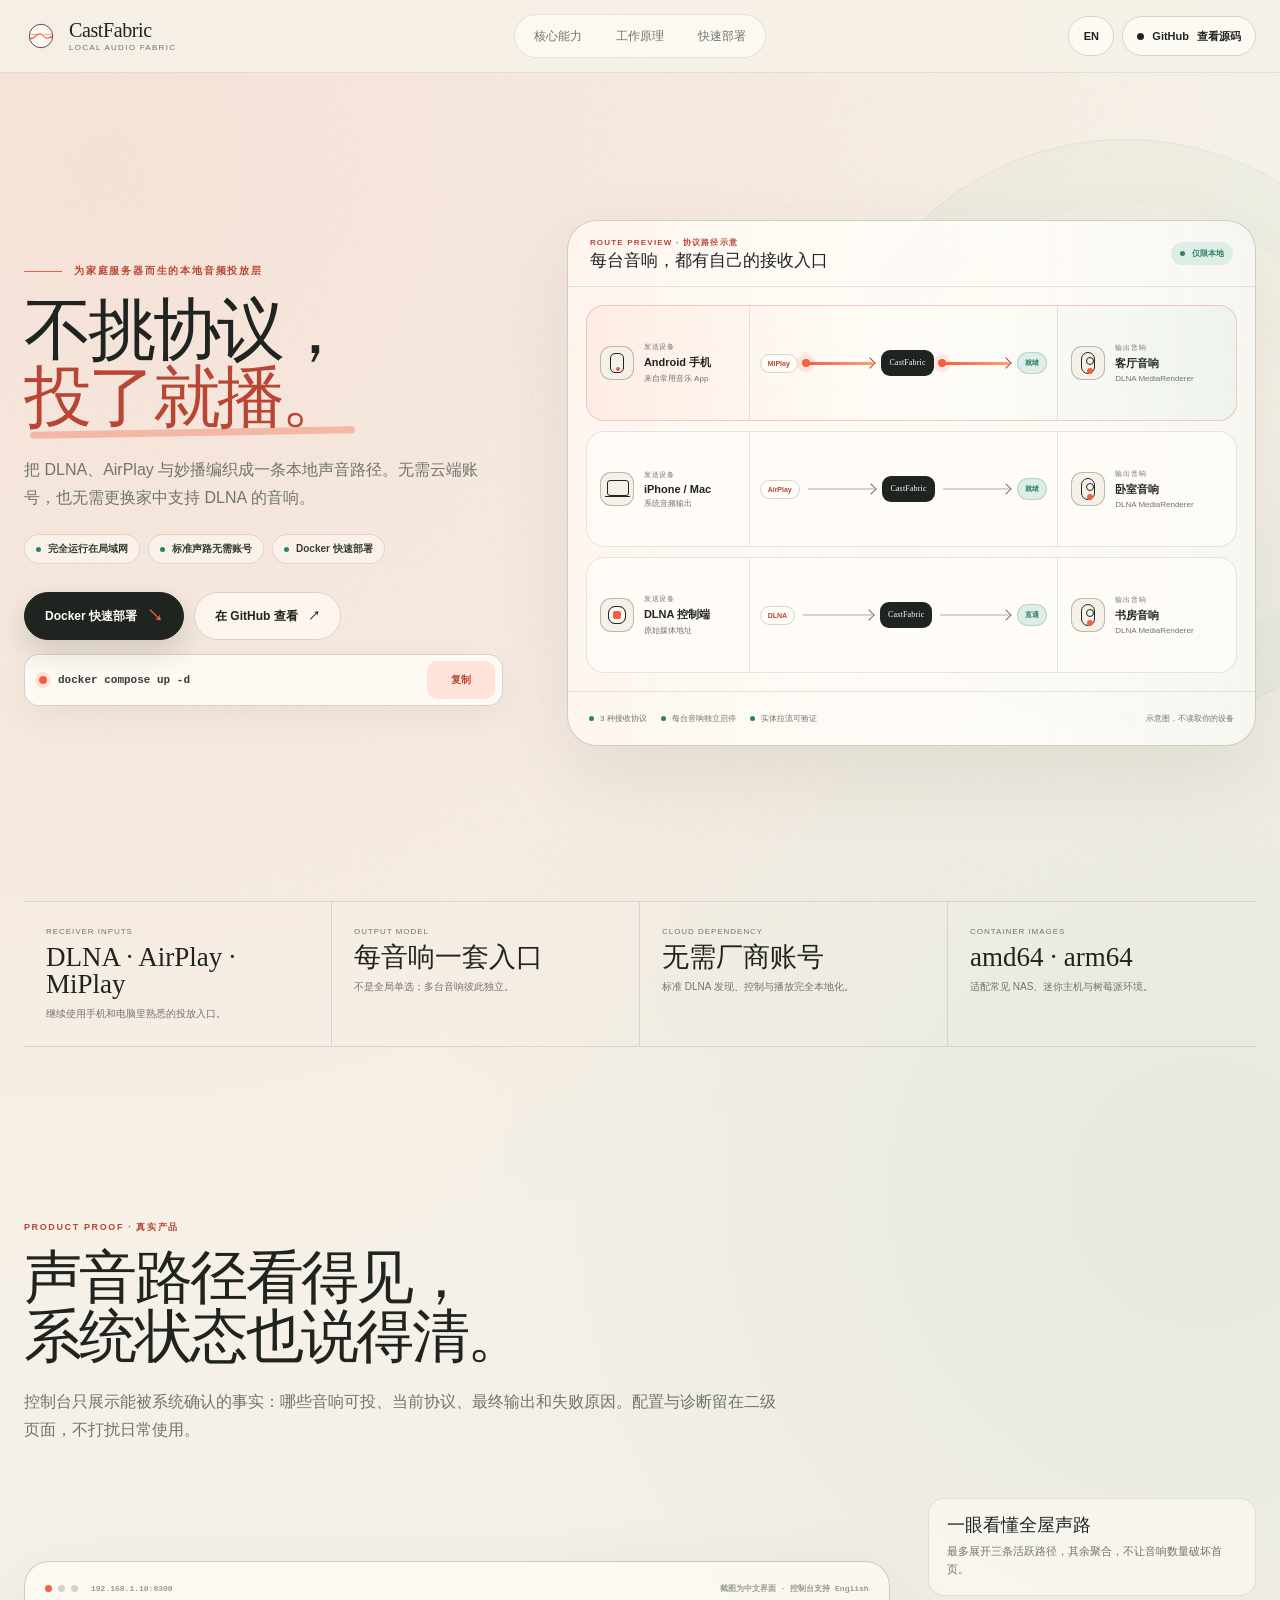
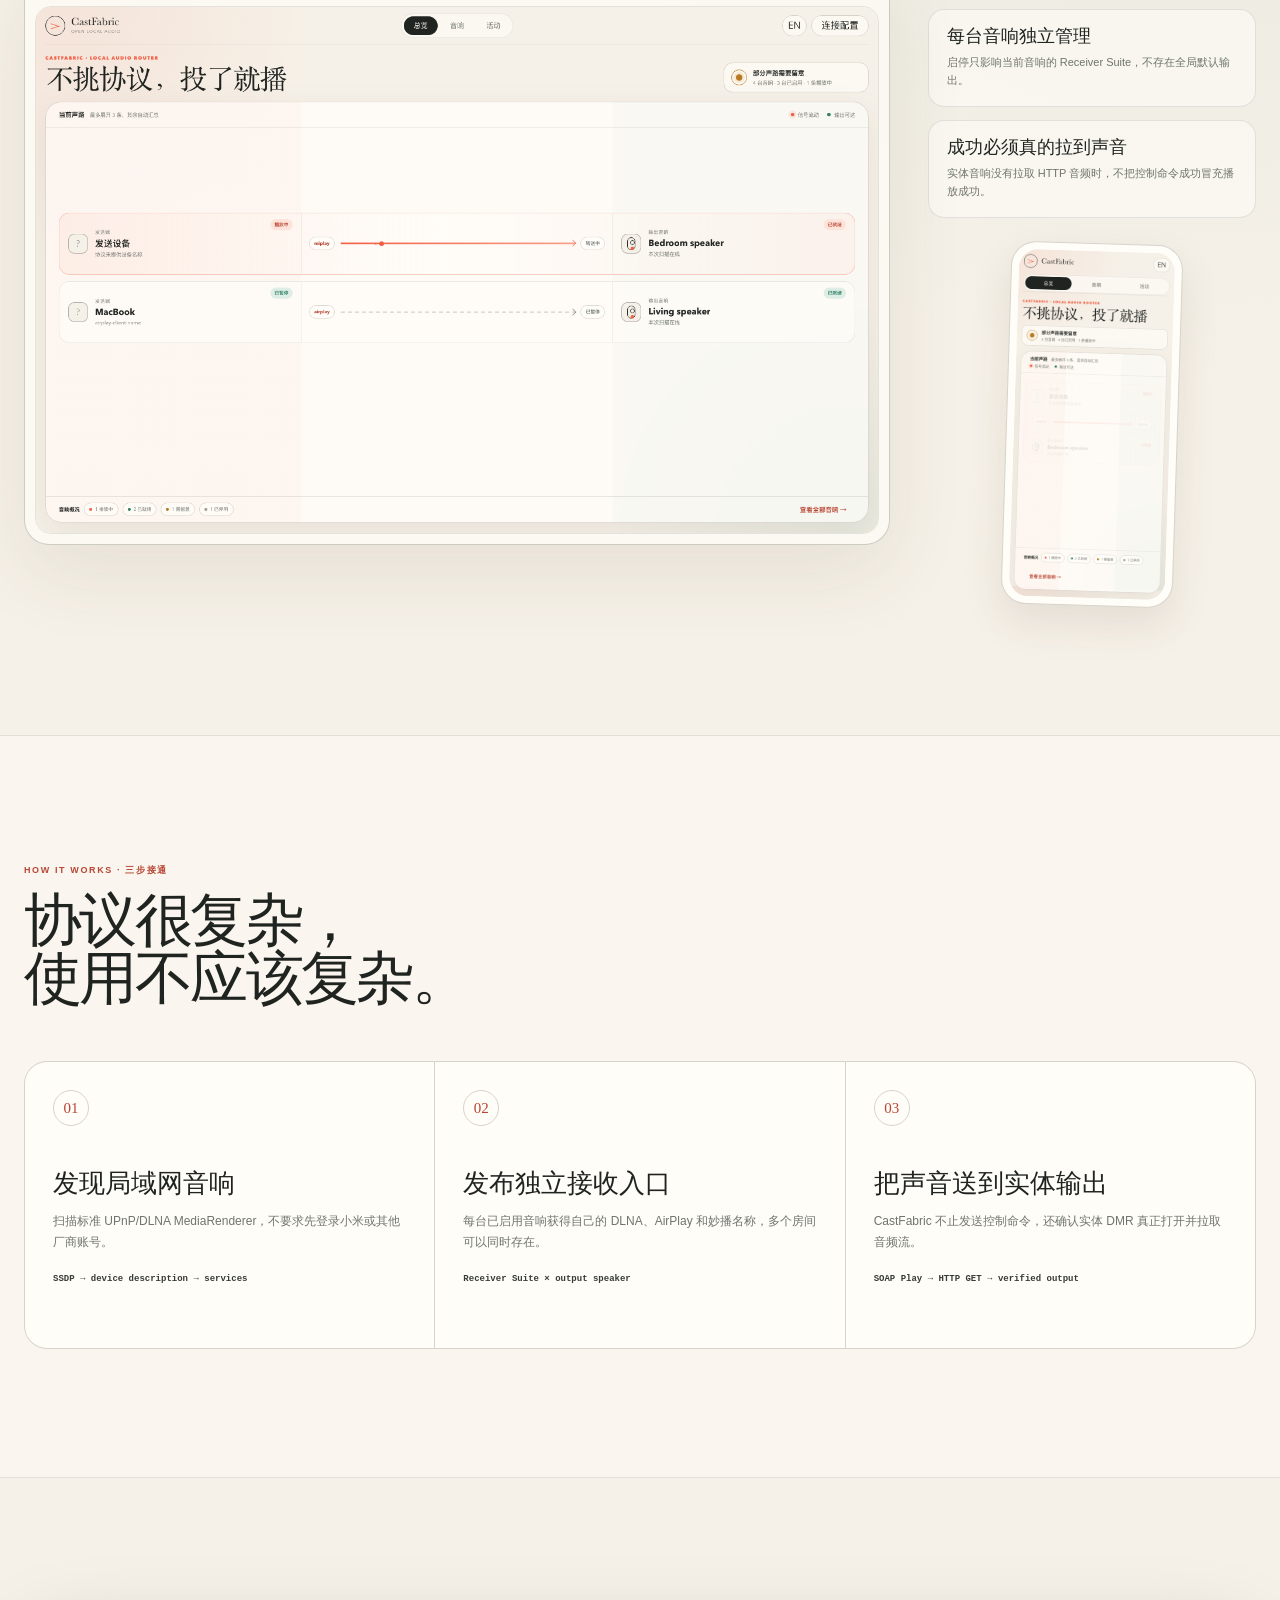
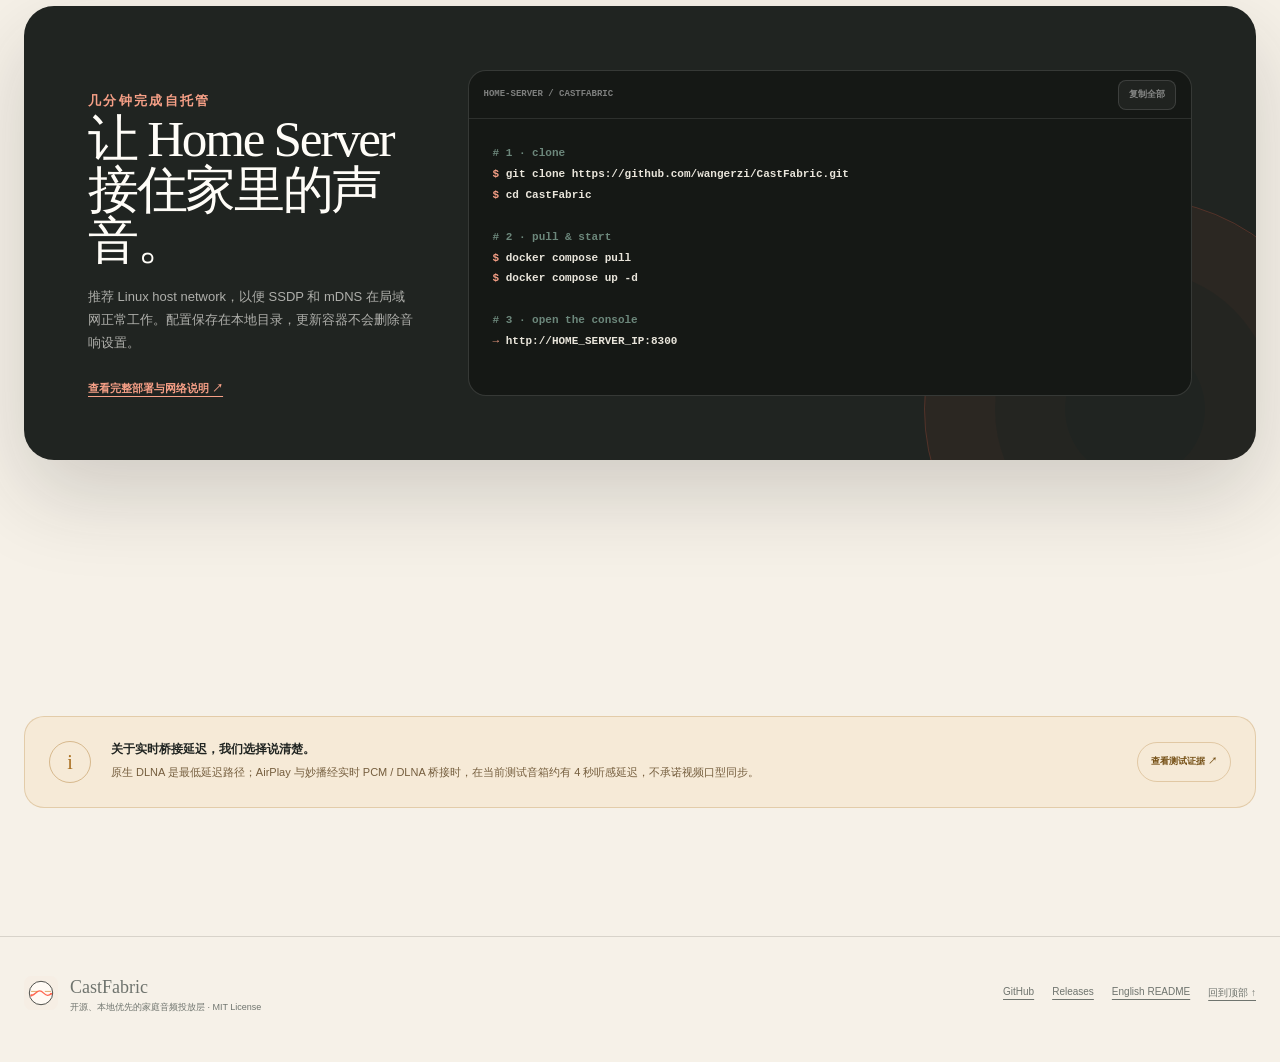
==== docs/prototypes/castfabric-landing-v1.html @ f4c22ba9 "design: prototype CastFabric landing page" ====
<!doctype html>
<html lang="zh-CN">
<head>
  <meta charset="utf-8">
  <meta name="viewport" content="width=device-width, initial-scale=1">
  <meta name="description" content="CastFabric 是面向局域网音响的开源多协议投放层。">
  <title>CastFabric · 不挑协议，投了就播</title>
  <style>
    :root {
      --canvas: #f6f1e8;
      --surface: #fffdf8;
      --surface-strong: #fffaf3;
      --ink: #202421;
      --ink-soft: #373c38;
      --muted: #6f746e;
      --faint: #969a94;
      --line: #d8d3ca;
      --line-soft: rgba(58, 62, 58, .12);
      --signal: #f35f45;
      --signal-deep: #b94634;
      --signal-soft: #fde3d9;
      --healthy: #2f8064;
      --healthy-soft: #dfede7;
      --warning: #a96f20;
      --danger: #9c3f34;
      --shadow: 0 28px 80px rgba(66, 52, 37, .09);
      --display: Baskerville, "Songti SC", STSong, "Noto Serif CJK SC", serif;
      --body: "Avenir Next", Avenir, "PingFang SC", "Microsoft YaHei", sans-serif;
      --max: 1440px;
    }

    * { box-sizing: border-box; }
    html { scroll-behavior: smooth; }
    body {
      margin: 0;
      color: var(--ink);
      background:
        radial-gradient(circle at 8% 4%, rgba(243, 95, 69, .10), transparent 27%),
        radial-gradient(circle at 94% 28%, rgba(47, 128, 100, .08), transparent 24%),
        var(--canvas);
      font-family: var(--body);
      -webkit-font-smoothing: antialiased;
      text-rendering: optimizeLegibility;
    }
    body::before {
      content: "";
      position: fixed;
      inset: 0;
      z-index: -1;
      opacity: .23;
      pointer-events: none;
      background-image: url("data:image/svg+xml,%3Csvg viewBox='0 0 180 180' xmlns='http://www.w3.org/2000/svg'%3E%3Cfilter id='n'%3E%3CfeTurbulence type='fractalNoise' baseFrequency='.8' numOctaves='3' stitchTiles='stitch'/%3E%3C/filter%3E%3Crect width='100%25' height='100%25' filter='url(%23n)' opacity='.11'/%3E%3C/svg%3E");
    }
    a { color: inherit; }
    button, input { font: inherit; }
    button { color: inherit; }
    img { max-width: 100%; }
    ::selection { color: var(--ink); background: var(--signal-soft); }
    :focus-visible { outline: 3px solid rgba(243, 95, 69, .40); outline-offset: 3px; }

    .shell { width: min(var(--max), calc(100% - 48px)); margin-inline: auto; }
    .site-header {
      position: sticky;
      top: 0;
      z-index: 20;
      border-bottom: 1px solid rgba(63, 62, 57, .10);
      background: rgba(246, 241, 232, .84);
      backdrop-filter: blur(18px);
    }
    .header-inner {
      height: 72px;
      display: grid;
      grid-template-columns: 1fr auto 1fr;
      align-items: center;
      gap: 24px;
    }
    .brand {
      width: fit-content;
      display: inline-flex;
      align-items: center;
      gap: 11px;
      text-decoration: none;
    }
    .brand img { width: 34px; height: 34px; }
    .brand-copy strong { display: block; font: 500 20px/1 var(--display); letter-spacing: -.02em; }
    .brand-copy small { display: block; margin-top: 3px; color: var(--muted); font-size: 8px; letter-spacing: .16em; }
    .nav {
      display: flex;
      align-items: center;
      gap: 4px;
      padding: 4px;
      border: 1px solid var(--line-soft);
      border-radius: 999px;
      background: rgba(255, 253, 248, .62);
    }
    .nav a {
      min-height: 34px;
      display: inline-flex;
      align-items: center;
      padding: 0 15px;
      border-radius: 999px;
      color: var(--muted);
      font-size: 12px;
      text-decoration: none;
    }
    .nav a:hover { color: var(--ink); background: rgba(255, 255, 255, .58); }
    .header-actions { justify-self: end; display: flex; gap: 8px; }
    .round-action {
      min-height: 40px;
      display: inline-flex;
      align-items: center;
      justify-content: center;
      gap: 8px;
      padding: 0 14px;
      border: 1px solid var(--line);
      border-radius: 999px;
      background: rgba(255, 253, 248, .72);
      font-size: 11px;
      font-weight: 650;
      text-decoration: none;
      cursor: pointer;
    }
    .round-action:hover { border-color: rgba(32, 36, 33, .36); background: var(--surface); }
    .language-button { min-width: 46px; }
    .github-dot { width: 7px; height: 7px; border-radius: 50%; background: var(--ink); }

    .hero {
      position: relative;
      min-height: calc(100svh - 72px);
      display: grid;
      align-items: center;
      padding: clamp(30px, 5.2vh, 58px) 0 clamp(36px, 6vh, 66px);
      overflow: clip;
    }
    .hero::after {
      content: "";
      position: absolute;
      right: -11vw;
      top: 8%;
      width: min(46vw, 700px);
      aspect-ratio: 1;
      border: 1px solid rgba(47, 128, 100, .10);
      border-radius: 50%;
      box-shadow: inset 0 0 0 64px rgba(47, 128, 100, .018), inset 0 0 0 128px rgba(47, 128, 100, .012);
      pointer-events: none;
    }
    .hero-grid {
      position: relative;
      z-index: 1;
      display: grid;
      grid-template-columns: minmax(430px, .82fr) minmax(660px, 1.18fr);
      align-items: center;
      gap: clamp(42px, 5vw, 84px);
    }
    .hero-copy { padding-top: 4px; }
    .eyebrow {
      display: flex;
      align-items: center;
      gap: 12px;
      margin: 0 0 20px;
      color: var(--signal-deep);
      font-size: 10px;
      font-weight: 750;
      letter-spacing: .18em;
      text-transform: uppercase;
    }
    .eyebrow::before { content: ""; width: 38px; height: 1px; background: var(--signal); }
    h1 {
      max-width: 640px;
      margin: 0;
      font: 500 clamp(52px, 5.3vw, 82px)/.98 var(--display);
      letter-spacing: -.055em;
    }
    .signal-word { position: relative; display: inline-block; color: var(--signal-deep); }
    .signal-word::after {
      content: "";
      position: absolute;
      left: 2%;
      right: -3%;
      bottom: -5px;
      height: 7px;
      opacity: .34;
      border-radius: 999px;
      background: var(--signal);
      transform: rotate(-1deg);
    }
    .hero-lead {
      max-width: 570px;
      margin: 25px 0 0;
      color: var(--muted);
      font-size: clamp(15px, 1.25vw, 18px);
      line-height: 1.75;
    }
    .value-pills { display: flex; flex-wrap: wrap; gap: 8px; margin-top: 22px; }
    .value-pill {
      display: inline-flex;
      align-items: center;
      gap: 7px;
      min-height: 30px;
      padding: 0 11px;
      border: 1px solid rgba(58, 62, 58, .15);
      border-radius: 999px;
      background: rgba(255, 253, 248, .48);
      color: var(--ink-soft);
      font-size: 10px;
      font-weight: 650;
    }
    .value-pill i { width: 5px; height: 5px; border-radius: 50%; background: var(--healthy); }
    .hero-actions { display: flex; flex-wrap: wrap; gap: 10px; margin-top: 28px; }
    .button {
      min-height: 48px;
      display: inline-flex;
      align-items: center;
      justify-content: center;
      gap: 10px;
      padding: 0 20px;
      border: 1px solid var(--ink);
      border-radius: 999px;
      font-size: 12px;
      font-weight: 750;
      text-decoration: none;
      transition: transform .2s ease, box-shadow .2s ease, background .2s ease;
    }
    .button:hover { transform: translateY(-2px); }
    .button-primary { color: var(--surface); background: var(--ink); box-shadow: 0 12px 28px rgba(32, 36, 33, .16); }
    .button-secondary { border-color: var(--line); background: rgba(255, 253, 248, .64); }
    .button-arrow { color: var(--signal); font-size: 16px; }
    .quick-command {
      width: min(100%, 540px);
      min-height: 52px;
      display: grid;
      grid-template-columns: auto minmax(0, 1fr) auto;
      align-items: center;
      gap: 11px;
      margin-top: 14px;
      padding: 6px 7px 6px 14px;
      border: 1px solid rgba(32, 36, 33, .18);
      border-radius: 15px;
      background: rgba(255, 253, 248, .82);
      box-shadow: 0 12px 34px rgba(65, 54, 40, .06);
    }
    .terminal-dot { width: 8px; height: 8px; border-radius: 50%; background: var(--signal); box-shadow: 0 0 0 4px var(--signal-soft); }
    .quick-command code { overflow: hidden; color: var(--ink-soft); font: 600 11px/1.4 ui-monospace, SFMono-Regular, Menlo, monospace; text-overflow: ellipsis; white-space: nowrap; }
    .copy-button {
      min-width: 68px;
      min-height: 38px;
      border: 0;
      border-radius: 10px;
      background: var(--signal-soft);
      color: var(--signal-deep);
      font-size: 10px;
      font-weight: 750;
      cursor: pointer;
    }
    .copy-button[data-state="copied"] { color: var(--healthy); background: var(--healthy-soft); }

    .route-figure {
      position: relative;
      margin: 0;
      border: 1px solid rgba(55, 57, 52, .22);
      border-radius: 30px;
      background:
        linear-gradient(90deg, rgba(243, 95, 69, .035), transparent 33% 68%, rgba(47, 128, 100, .035)),
        rgba(255, 253, 248, .87);
      box-shadow: var(--shadow);
      overflow: hidden;
    }
    .route-figure::before {
      content: "";
      position: absolute;
      inset: 0;
      opacity: .22;
      pointer-events: none;
      background-image: linear-gradient(rgba(45, 49, 45, .06) 1px, transparent 1px), linear-gradient(90deg, rgba(45, 49, 45, .05) 1px, transparent 1px);
      background-size: 42px 42px;
      mask-image: linear-gradient(to bottom, transparent, #000 24%, #000 76%, transparent);
    }
    .route-head {
      position: relative;
      z-index: 2;
      min-height: 66px;
      display: flex;
      align-items: center;
      justify-content: space-between;
      gap: 16px;
      padding: 0 22px;
      border-bottom: 1px solid var(--line-soft);
    }
    .route-head-copy small { display: block; color: var(--signal-deep); font-size: 8px; font-weight: 800; letter-spacing: .15em; }
    .route-head-copy strong { display: block; margin-top: 4px; font: 500 17px/1.1 var(--display); }
    .local-badge {
      display: inline-flex;
      align-items: center;
      gap: 7px;
      padding: 6px 9px;
      border-radius: 999px;
      color: var(--healthy);
      background: var(--healthy-soft);
      font-size: 8px;
      font-weight: 750;
    }
    .local-badge i { width: 5px; height: 5px; border-radius: 50%; background: var(--healthy); }
    .route-stack { position: relative; z-index: 2; display: grid; gap: 10px; padding: 18px; }
    .route-row {
      min-height: 116px;
      display: grid;
      grid-template-columns: minmax(142px, .82fr) minmax(252px, 1.55fr) minmax(150px, .9fr);
      align-items: stretch;
      border: 1px solid var(--line-soft);
      border-radius: 18px;
      background: rgba(255, 253, 248, .71);
      opacity: 0;
      transform: translateY(10px);
      animation: routeIn .6s cubic-bezier(.22, .75, .24, 1) forwards;
    }
    .route-row:nth-child(2) { animation-delay: .12s; }
    .route-row:nth-child(3) { animation-delay: .24s; }
    .route-row.primary { border-color: rgba(243, 95, 69, .30); background: linear-gradient(90deg, rgba(253, 227, 217, .48), rgba(255, 253, 248, .78) 52%, rgba(223, 237, 231, .38)); }
    @keyframes routeIn { to { opacity: 1; transform: translateY(0); } }
    .route-endpoint { min-width: 0; display: flex; align-items: center; gap: 10px; padding: 13px; }
    .source-endpoint { border-right: 1px solid var(--line-soft); }
    .output-endpoint { border-left: 1px solid var(--line-soft); }
    .device-icon {
      position: relative;
      width: 34px;
      height: 34px;
      flex: 0 0 auto;
      border: 1px solid rgba(32, 36, 33, .28);
      border-radius: 11px;
      background: var(--canvas);
    }
    .device-icon.phone::before { content: ""; position: absolute; inset: 6px 9px; border: 1.3px solid var(--ink); border-radius: 5px; }
    .device-icon.phone::after { content: ""; position: absolute; left: 15px; bottom: 8px; width: 4px; height: 4px; border-radius: 50%; background: var(--signal); }
    .device-icon.computer::before { content: ""; position: absolute; left: 6px; top: 7px; width: 20px; height: 14px; border: 1.3px solid var(--ink); border-radius: 3px; }
    .device-icon.computer::after { content: ""; position: absolute; left: 4px; bottom: 8px; width: 25px; height: 1px; background: var(--ink); }
    .device-icon.app::before { content: ""; position: absolute; inset: 7px; border: 1.3px solid var(--ink); border-radius: 7px; box-shadow: inset 0 0 0 4px var(--surface); background: var(--signal); }
    .device-icon.speaker::before { content: ""; position: absolute; inset: 5px 9px; border: 1.3px solid var(--ink); border-radius: 7px; }
    .device-icon.speaker::after { content: ""; position: absolute; left: 14px; top: 10px; width: 6px; height: 6px; border: 1px solid var(--ink); border-radius: 50%; box-shadow: 0 10px 0 -1px var(--signal); }
    .endpoint-copy { min-width: 0; }
    .endpoint-copy small { display: block; color: var(--muted); font-size: 7px; letter-spacing: .11em; }
    .endpoint-copy strong { display: block; margin-top: 3px; overflow: hidden; font-size: 11px; text-overflow: ellipsis; white-space: nowrap; }
    .endpoint-copy span { display: block; margin-top: 3px; overflow: hidden; color: var(--muted); font-size: 8px; text-overflow: ellipsis; white-space: nowrap; }
    .route-core {
      min-width: 0;
      display: grid;
      grid-template-columns: auto minmax(34px, 1fr) auto minmax(34px, 1fr) auto;
      align-items: center;
      gap: 8px;
      padding: 0 10px;
    }
    .protocol-chip, .route-state {
      position: relative;
      z-index: 3;
      padding: 5px 7px;
      border: 1px solid var(--line);
      border-radius: 999px;
      background: var(--surface);
      white-space: nowrap;
      font-size: 7px;
      font-weight: 800;
    }
    .protocol-chip { color: var(--signal-deep); }
    .route-state { color: var(--healthy); border-color: rgba(47, 128, 100, .24); background: var(--healthy-soft); }
    .fabric-stamp {
      position: relative;
      z-index: 3;
      padding: 8px 7px;
      border: 1px solid rgba(32, 36, 33, .25);
      border-radius: 9px;
      background: var(--ink);
      color: var(--surface);
      font: 500 8px/1 var(--display);
      letter-spacing: .02em;
      white-space: nowrap;
    }
    .signal-line { position: relative; height: 2px; background: var(--line); }
    .signal-line::after { content: ""; position: absolute; right: -1px; top: -3px; width: 7px; height: 7px; border-top: 1.4px solid var(--muted); border-right: 1.4px solid var(--muted); transform: rotate(45deg); }
    .primary .signal-line { height: 3px; background: linear-gradient(90deg, var(--signal), #f6a36e); }
    .primary .signal-line::after { border-color: var(--signal-deep); }
    .signal-pulse {
      position: absolute;
      left: -4px;
      top: 50%;
      width: 8px;
      height: 8px;
      margin-top: -4px;
      border-radius: 50%;
      background: var(--signal);
      box-shadow: 0 0 0 5px rgba(243, 95, 69, .13);
      animation: signalMove 2.4s cubic-bezier(.4, 0, .2, 1) infinite;
    }
    .signal-line:nth-of-type(2) .signal-pulse { animation-delay: 1.1s; }
    @keyframes signalMove { 0% { left: -3px; opacity: 0; } 15% { opacity: 1; } 78% { opacity: 1; } 100% { left: calc(100% - 4px); opacity: 0; } }
    .route-foot {
      position: relative;
      z-index: 2;
      min-height: 54px;
      display: flex;
      align-items: center;
      justify-content: space-between;
      gap: 18px;
      padding: 0 21px;
      border-top: 1px solid var(--line-soft);
      color: var(--muted);
      font-size: 8px;
    }
    .route-summary { display: flex; flex-wrap: wrap; gap: 14px; }
    .route-summary span { display: inline-flex; align-items: center; gap: 6px; }
    .route-summary i { width: 5px; height: 5px; border-radius: 50%; background: var(--healthy); }
    .route-note { font-style: normal; }

    .section { padding: clamp(84px, 10vw, 142px) 0; }
    .section-label { margin: 0 0 15px; color: var(--signal-deep); font-size: 9px; font-weight: 800; letter-spacing: .18em; text-transform: uppercase; }
    .section-heading { max-width: 880px; margin: 0; font: 500 clamp(38px, 4.5vw, 66px)/1.02 var(--display); letter-spacing: -.045em; }
    .section-lead { max-width: 760px; margin: 22px 0 0; color: var(--muted); font-size: 16px; line-height: 1.75; }

    .proof-section { padding: 0 0 46px; }
    .proof-grid {
      display: grid;
      grid-template-columns: repeat(4, 1fr);
      border-block: 1px solid var(--line);
    }
    .proof-item { min-height: 120px; padding: 25px 22px; border-right: 1px solid var(--line); }
    .proof-item:last-child { border-right: 0; }
    .proof-item small { display: block; color: var(--muted); font-size: 8px; letter-spacing: .12em; }
    .proof-item strong { display: block; margin-top: 8px; font: 500 27px/1 var(--display); }
    .proof-item p { margin: 8px 0 0; color: var(--muted); font-size: 10px; line-height: 1.5; }

    .product-grid { display: grid; grid-template-columns: minmax(0, 1.45fr) minmax(320px, .55fr); gap: 38px; align-items: center; margin-top: 54px; }
    .console-frame {
      position: relative;
      padding: 10px;
      border: 1px solid rgba(32, 36, 33, .22);
      border-radius: 25px;
      background: rgba(255, 253, 248, .64);
      box-shadow: var(--shadow);
    }
    .browser-bar { height: 34px; display: flex; align-items: center; gap: 6px; padding: 0 10px; }
    .browser-bar i { width: 7px; height: 7px; border-radius: 50%; background: var(--line); }
    .browser-bar i:first-child { background: var(--signal); }
    .browser-bar span { margin-left: 7px; color: var(--faint); font: 600 8px/1 ui-monospace, SFMono-Regular, Menlo, monospace; }
    .browser-bar .browser-language { margin-left: auto; }
    .console-frame img { display: block; width: 100%; border: 1px solid var(--line-soft); border-radius: 16px; }
    .product-notes { display: grid; gap: 13px; }
    .product-note { padding: 17px 18px; border: 1px solid var(--line-soft); border-radius: 16px; background: rgba(255, 253, 248, .55); }
    .product-note b { display: block; font: 500 18px/1.1 var(--display); }
    .product-note p { margin: 7px 0 0; color: var(--muted); font-size: 11px; line-height: 1.6; }
    .mobile-proof { width: 172px; margin: 12px auto 0; padding: 7px; border: 1px solid var(--line); border-radius: 25px; background: var(--surface); transform: rotate(1.8deg); box-shadow: 0 18px 40px rgba(66, 52, 37, .10); }
    .mobile-proof img { display: block; border-radius: 19px; }

    .how-section { position: relative; border-block: 1px solid var(--line-soft); background: rgba(255, 253, 248, .42); }
    .steps { display: grid; grid-template-columns: repeat(3, 1fr); gap: 1px; margin-top: 52px; border: 1px solid var(--line); border-radius: 23px; background: var(--line); overflow: hidden; }
    .step { min-height: 286px; padding: 28px; background: var(--surface); }
    .step-index { display: inline-flex; align-items: center; justify-content: center; width: 36px; height: 36px; border: 1px solid var(--line); border-radius: 50%; color: var(--signal-deep); font: 500 15px/1 var(--display); }
    .step h3 { margin: 44px 0 0; font: 500 26px/1.05 var(--display); }
    .step p { margin: 14px 0 0; color: var(--muted); font-size: 12px; line-height: 1.75; }
    .step-code { display: block; margin-top: 20px; color: var(--ink-soft); font: 600 9px/1.5 ui-monospace, SFMono-Regular, Menlo, monospace; }

    .deploy-card {
      position: relative;
      display: grid;
      grid-template-columns: minmax(320px, .62fr) minmax(480px, 1.38fr);
      gap: 54px;
      padding: clamp(32px, 5vw, 66px);
      border-radius: 30px;
      color: var(--surface);
      background: var(--ink);
      box-shadow: 0 34px 86px rgba(32, 36, 33, .18);
      overflow: hidden;
    }
    .deploy-card::after { content: ""; position: absolute; right: -90px; bottom: -160px; width: 420px; height: 420px; border: 1px solid rgba(243, 95, 69, .24); border-radius: 50%; box-shadow: inset 0 0 0 70px rgba(243, 95, 69, .03), inset 0 0 0 140px rgba(243, 95, 69, .02); }
    .deploy-copy, .terminal { position: relative; z-index: 2; }
    .deploy-copy .section-label { color: #f7a087; }
    .deploy-copy h2 { margin: 0; font: 500 clamp(38px, 4vw, 58px)/1 var(--display); letter-spacing: -.045em; }
    .deploy-copy p { margin: 20px 0 0; color: rgba(255, 253, 248, .64); font-size: 13px; line-height: 1.75; }
    .deploy-link { display: inline-flex; margin-top: 26px; color: #f7a087; font-size: 11px; font-weight: 750; text-underline-offset: 4px; }
    .terminal { border: 1px solid rgba(255, 255, 255, .14); border-radius: 18px; background: #151815; overflow: hidden; }
    .terminal-head { min-height: 48px; display: flex; align-items: center; justify-content: space-between; gap: 12px; padding: 0 15px; border-bottom: 1px solid rgba(255, 255, 255, .10); }
    .terminal-head span { color: rgba(255, 255, 255, .45); font: 600 9px/1 ui-monospace, SFMono-Regular, Menlo, monospace; }
    .terminal-head button { min-height: 30px; padding: 0 10px; border: 1px solid rgba(255, 255, 255, .13); border-radius: 8px; color: rgba(255, 255, 255, .78); background: rgba(255, 255, 255, .05); font-size: 8px; cursor: pointer; }
    .terminal pre { margin: 0; padding: 24px; overflow-x: auto; color: #e9e5db; font: 600 11px/1.9 ui-monospace, SFMono-Regular, Menlo, monospace; }
    .terminal .prompt { color: #f7a087; }
    .terminal .comment { color: #6c877b; }

    .boundary { display: grid; grid-template-columns: auto minmax(0, 1fr) auto; align-items: center; gap: 20px; padding: 24px; border: 1px solid rgba(169, 111, 32, .25); border-radius: 20px; background: #f6ead7; }
    .boundary-icon { width: 42px; height: 42px; display: grid; place-items: center; border: 1px solid rgba(169, 111, 32, .40); border-radius: 50%; color: var(--warning); font: 500 20px/1 var(--display); }
    .boundary strong { display: block; font-size: 12px; }
    .boundary p { margin: 6px 0 0; color: #755e3e; font-size: 11px; line-height: 1.6; }
    .boundary a { min-height: 40px; display: inline-flex; align-items: center; padding: 0 13px; border: 1px solid rgba(169, 111, 32, .28); border-radius: 999px; color: #755016; font-size: 9px; font-weight: 750; text-decoration: none; }

    .site-footer { padding: 36px 0 48px; border-top: 1px solid var(--line); }
    .footer-grid { display: grid; grid-template-columns: 1fr auto; align-items: center; gap: 30px; }
    .footer-brand { display: flex; align-items: center; gap: 12px; }
    .footer-brand img { width: 34px; height: 34px; }
    .footer-brand strong { display: block; font: 500 18px/1 var(--display); }
    .footer-brand span { display: block; margin-top: 5px; color: var(--muted); font-size: 9px; }
    .footer-links { display: flex; flex-wrap: wrap; justify-content: flex-end; gap: 18px; }
    .footer-links a { color: var(--muted); font-size: 10px; text-underline-offset: 4px; }

    @media (max-width: 1180px) {
      .hero-grid { grid-template-columns: 1fr; gap: 50px; }
      .hero-copy { max-width: 760px; }
      .route-figure { max-width: 880px; }
      .hero { min-height: auto; }
      .product-grid { grid-template-columns: 1fr; }
      .product-notes { grid-template-columns: repeat(3, 1fr); }
      .mobile-proof { display: none; }
    }

    @media (max-width: 820px) {
      .shell { width: min(100% - 28px, var(--max)); }
      .header-inner { height: 64px; grid-template-columns: 1fr auto; }
      .nav { display: none; }
      .brand-copy small { display: none; }
      .round-action.github-action span:last-child { display: none; }
      .round-action.github-action { width: 42px; padding: 0; }
      .hero { min-height: auto; padding-top: 38px; }
      h1 { font-size: clamp(48px, 14vw, 70px); }
      .hero-lead { font-size: 15px; }
      .hero-actions .button { flex: 1 1 auto; }
      .quick-command { grid-template-columns: auto minmax(0, 1fr) auto; }
      .route-figure { border-radius: 22px; }
      .route-stack { padding: 12px; }
      .route-row { grid-template-columns: 1fr; min-height: 0; }
      .route-endpoint { min-height: 72px; }
      .source-endpoint { border-right: 0; border-bottom: 1px solid var(--line-soft); }
      .output-endpoint { border-left: 0; border-top: 1px solid var(--line-soft); }
      .route-core { min-height: 66px; padding: 0 14px; grid-template-columns: auto minmax(28px, 1fr) auto minmax(28px, 1fr) auto; }
      .route-foot { align-items: flex-start; flex-direction: column; padding-block: 14px; }
      .proof-grid { grid-template-columns: repeat(2, 1fr); }
      .proof-item:nth-child(2) { border-right: 0; }
      .proof-item:nth-child(-n+2) { border-bottom: 1px solid var(--line); }
      .product-notes { grid-template-columns: 1fr; }
      .steps { grid-template-columns: 1fr; }
      .step { min-height: 220px; }
      .step h3 { margin-top: 30px; }
      .deploy-card { grid-template-columns: 1fr; gap: 34px; }
      .boundary { grid-template-columns: auto 1fr; }
      .boundary a { grid-column: 1 / -1; width: fit-content; }
      .footer-grid { grid-template-columns: 1fr; }
      .footer-links { justify-content: flex-start; }
    }

    @media (max-width: 460px) {
      .header-actions { gap: 5px; }
      .round-action { min-height: 38px; }
      .hero-grid { gap: 38px; }
      .eyebrow { font-size: 8px; }
      h1 { font-size: 48px; }
      .signal-word::after { height: 5px; }
      .value-pills { gap: 6px; }
      .value-pill { font-size: 9px; }
      .quick-command { padding-left: 11px; }
      .quick-command code { font-size: 9px; }
      .route-head { padding-inline: 15px; }
      .route-head-copy strong { font-size: 15px; }
      .route-core { gap: 5px; padding-inline: 7px; }
      .fabric-stamp { font-size: 7px; padding-inline: 5px; }
      .protocol-chip, .route-state { font-size: 6px; padding-inline: 5px; }
      .proof-item { min-height: 132px; padding-inline: 15px; }
      .proof-item strong { font-size: 22px; }
      .section { padding-block: 82px; }
      .section-heading { font-size: 39px; }
      .deploy-card { padding: 26px 18px; border-radius: 22px; }
      .terminal pre { padding: 18px 14px; font-size: 9px; }
    }

    @media (prefers-reduced-motion: reduce) {
      html { scroll-behavior: auto; }
      *, *::before, *::after { animation-duration: .001ms !important; animation-iteration-count: 1 !important; transition-duration: .001ms !important; }
      .signal-pulse { display: none; }
      .route-row { opacity: 1; transform: none; }
    }
  </style>
</head>
<body>
  <header class="site-header">
    <div class="shell header-inner">
      <a class="brand" href="#top" aria-label="CastFabric home">
        <img src="../assets/castfabric-mark.svg" alt="">
        <span class="brand-copy"><strong>CastFabric</strong><small>LOCAL AUDIO FABRIC</small></span>
      </a>
      <nav class="nav" aria-label="Primary navigation">
        <a href="#capabilities" data-copy="navCapabilities">核心能力</a>
        <a href="#how" data-copy="navHow">工作原理</a>
        <a href="#deploy" data-copy="navDeploy">快速部署</a>
      </nav>
      <div class="header-actions">
        <button class="round-action language-button" id="languageButton" type="button" aria-label="Switch to English">EN</button>
        <a class="round-action github-action" href="https://github.com/wangerzi/CastFabric" target="_blank" rel="noreferrer"><i class="github-dot"></i><span>GitHub</span><span data-copy="viewSource">查看源码</span></a>
      </div>
    </div>
  </header>

  <main id="top">
    <section class="hero">
      <div class="shell hero-grid">
        <div class="hero-copy">
          <p class="eyebrow" data-copy="eyebrow">为家庭服务器而生的本地音频投放层</p>
          <h1><span data-copy="heroLineOne">不挑协议，</span><br><span class="signal-word" data-copy="heroLineTwo">投了就播。</span></h1>
          <p class="hero-lead" data-copy="heroLead">把 DLNA、AirPlay 与妙播编织成一条本地声音路径。无需云端账号，也无需更换家中支持 DLNA 的音响。</p>
          <div class="value-pills" aria-label="Product traits">
            <span class="value-pill"><i></i><span data-copy="pillLocal">完全运行在局域网</span></span>
            <span class="value-pill"><i></i><span data-copy="pillAccount">标准声路无需账号</span></span>
            <span class="value-pill"><i></i><span data-copy="pillDocker">Docker 快速部署</span></span>
          </div>
          <div class="hero-actions">
            <a class="button button-primary" href="#deploy"><span data-copy="primaryCta">Docker 快速部署</span><span class="button-arrow">↘</span></a>
            <a class="button button-secondary" href="https://github.com/wangerzi/CastFabric" target="_blank" rel="noreferrer"><span data-copy="secondaryCta">在 GitHub 查看</span><span>↗</span></a>
          </div>
          <div class="quick-command" aria-label="Quick Docker command">
            <i class="terminal-dot"></i>
            <code>docker compose up -d</code>
            <button class="copy-button" type="button" data-copy-command="docker compose up -d"><span data-copy="copy">复制</span></button>
          </div>
        </div>

        <figure class="route-figure" aria-labelledby="routeTitle">
          <div class="route-head">
            <div class="route-head-copy"><small data-copy="routeEyebrow">ROUTE PREVIEW · 协议路径示意</small><strong id="routeTitle" data-copy="routeTitle">每台音响，都有自己的接收入口</strong></div>
            <span class="local-badge"><i></i><span data-copy="localOnly">LOCAL ONLY</span></span>
          </div>
          <div class="route-stack">
            <article class="route-row primary">
              <div class="route-endpoint source-endpoint"><i class="device-icon phone"></i><span class="endpoint-copy"><small data-copy="sourceLabel">发送设备</small><strong data-copy="androidPhone">Android 手机</strong><span data-copy="usualApp">来自常用音乐 App</span></span></div>
              <div class="route-core"><span class="protocol-chip">MiPlay</span><i class="signal-line"><i class="signal-pulse"></i></i><span class="fabric-stamp">CastFabric</span><i class="signal-line"><i class="signal-pulse"></i></i><span class="route-state" data-copy="ready">就绪</span></div>
              <div class="route-endpoint output-endpoint"><i class="device-icon speaker"></i><span class="endpoint-copy"><small data-copy="outputLabel">输出音响</small><strong data-copy="livingSpeaker">客厅音响</strong><span>DLNA MediaRenderer</span></span></div>
            </article>
            <article class="route-row">
              <div class="route-endpoint source-endpoint"><i class="device-icon computer"></i><span class="endpoint-copy"><small data-copy="sourceLabel">发送设备</small><strong>iPhone / Mac</strong><span data-copy="systemOutput">系统音频输出</span></span></div>
              <div class="route-core"><span class="protocol-chip">AirPlay</span><i class="signal-line"></i><span class="fabric-stamp">CastFabric</span><i class="signal-line"></i><span class="route-state" data-copy="ready">就绪</span></div>
              <div class="route-endpoint output-endpoint"><i class="device-icon speaker"></i><span class="endpoint-copy"><small data-copy="outputLabel">输出音响</small><strong data-copy="bedroomSpeaker">卧室音响</strong><span>DLNA MediaRenderer</span></span></div>
            </article>
            <article class="route-row">
              <div class="route-endpoint source-endpoint"><i class="device-icon app"></i><span class="endpoint-copy"><small data-copy="sourceLabel">发送设备</small><strong data-copy="dlnaController">DLNA 控制端</strong><span data-copy="mediaUrl">原始媒体地址</span></span></div>
              <div class="route-core"><span class="protocol-chip">DLNA</span><i class="signal-line"></i><span class="fabric-stamp">CastFabric</span><i class="signal-line"></i><span class="route-state" data-copy="direct">直通</span></div>
              <div class="route-endpoint output-endpoint"><i class="device-icon speaker"></i><span class="endpoint-copy"><small data-copy="outputLabel">输出音响</small><strong data-copy="studySpeaker">书房音响</strong><span>DLNA MediaRenderer</span></span></div>
            </article>
          </div>
          <figcaption class="route-foot">
            <span class="route-summary"><span><i></i><span data-copy="threeProtocols">3 种接收协议</span></span><span><i></i><span data-copy="independentSuites">每台音响独立启停</span></span><span><i></i><span data-copy="verifiedOutput">实体拉流可验证</span></span></span>
            <em class="route-note" data-copy="previewNote">示意图，不读取你的设备</em>
          </figcaption>
        </figure>
      </div>
    </section>

    <section class="proof-section" id="capabilities">
      <div class="shell proof-grid">
        <article class="proof-item"><small data-copy="proofIngress">RECEIVER INPUTS</small><strong>DLNA · AirPlay · MiPlay</strong><p data-copy="proofIngressText">继续使用手机和电脑里熟悉的投放入口。</p></article>
        <article class="proof-item"><small data-copy="proofModel">OUTPUT MODEL</small><strong data-copy="perSpeaker">每音响一套入口</strong><p data-copy="proofModelText">不是全局单选；多台音响彼此独立。</p></article>
        <article class="proof-item"><small data-copy="proofCloud">CLOUD DEPENDENCY</small><strong data-copy="noAccount">无需厂商账号</strong><p data-copy="proofCloudText">标准 DLNA 发现、控制与播放完全本地化。</p></article>
        <article class="proof-item"><small>CONTAINER IMAGES</small><strong>amd64 · arm64</strong><p data-copy="proofContainerText">适配常见 NAS、迷你主机与树莓派环境。</p></article>
      </div>
    </section>

    <section class="section" aria-labelledby="consoleTitle">
      <div class="shell">
        <p class="section-label" data-copy="productProof">PRODUCT PROOF · 真实产品</p>
        <h2 class="section-heading" id="consoleTitle" data-copy="consoleTitle">声音路径看得见，<br>系统状态也说得清。</h2>
        <p class="section-lead" data-copy="consoleLead">控制台只展示能被系统确认的事实：哪些音响可投、当前协议、最终输出和失败原因。配置与诊断留在二级页面，不打扰日常使用。</p>
        <div class="product-grid">
          <div class="console-frame">
            <div class="browser-bar"><i></i><i></i><i></i><span>192.168.1.10:8300</span><span class="browser-language" data-copy="screenshotLanguage">截图为中文界面 · 控制台支持 English</span></div>
            <img src="../assets/console-overview.png" alt="CastFabric console overview" loading="lazy">
          </div>
          <div class="product-notes">
            <article class="product-note"><b data-copy="noteOverview">一眼看懂全屋声路</b><p data-copy="noteOverviewText">最多展开三条活跃路径，其余聚合，不让音响数量破坏首页。</p></article>
            <article class="product-note"><b data-copy="noteManage">每台音响独立管理</b><p data-copy="noteManageText">启停只影响当前音响的 Receiver Suite，不存在全局默认输出。</p></article>
            <article class="product-note"><b data-copy="noteTruth">成功必须真的拉到声音</b><p data-copy="noteTruthText">实体音响没有拉取 HTTP 音频时，不把控制命令成功冒充播放成功。</p></article>
            <div class="mobile-proof"><img src="../assets/console-mobile.png" alt="CastFabric mobile console" loading="lazy"></div>
          </div>
        </div>
      </div>
    </section>

    <section class="section how-section" id="how" aria-labelledby="howTitle">
      <div class="shell">
        <p class="section-label" data-copy="howEyebrow">HOW IT WORKS · 三步接通</p>
        <h2 class="section-heading" id="howTitle" data-copy="howTitle">协议很复杂，<br>使用不应该复杂。</h2>
        <div class="steps">
          <article class="step"><span class="step-index">01</span><h3 data-copy="stepDiscover">发现局域网音响</h3><p data-copy="stepDiscoverText">扫描标准 UPnP/DLNA MediaRenderer，不要求先登录小米或其他厂商账号。</p><code class="step-code">SSDP → device description → services</code></article>
          <article class="step"><span class="step-index">02</span><h3 data-copy="stepPublish">发布独立接收入口</h3><p data-copy="stepPublishText">每台已启用音响获得自己的 DLNA、AirPlay 和妙播名称，多个房间可以同时存在。</p><code class="step-code">Receiver Suite × output speaker</code></article>
          <article class="step"><span class="step-index">03</span><h3 data-copy="stepVerify">把声音送到实体输出</h3><p data-copy="stepVerifyText">CastFabric 不止发送控制命令，还确认实体 DMR 真正打开并拉取音频流。</p><code class="step-code">SOAP Play → HTTP GET → verified output</code></article>
        </div>
      </div>
    </section>

    <section class="section" id="deploy" aria-labelledby="deployTitle">
      <div class="shell deploy-card">
        <div class="deploy-copy">
          <p class="section-label" data-copy="deployEyebrow">SELF-HOST IN MINUTES</p>
          <h2 id="deployTitle" data-copy="deployTitle">让 Home Server<br>接住家里的声音。</h2>
          <p data-copy="deployLead">推荐 Linux host network，以便 SSDP 和 mDNS 在局域网正常工作。配置保存在本地目录，更新容器不会删除音响设置。</p>
          <a class="deploy-link" href="https://github.com/wangerzi/CastFabric#docker-%E5%BF%AB%E9%80%9F%E9%83%A8%E7%BD%B2" target="_blank" rel="noreferrer" data-copy="fullGuide">查看完整部署与网络说明 ↗</a>
        </div>
        <div class="terminal">
          <div class="terminal-head"><span>HOME-SERVER / CASTFABRIC</span><button type="button" data-copy-command="git clone https://github.com/wangerzi/CastFabric.git&#10;cd CastFabric&#10;docker compose pull&#10;docker compose up -d"><span data-copy="copyAll">复制全部</span></button></div>
          <pre><span class="comment"># 1 · clone</span>
<span class="prompt">$</span> git clone https://github.com/wangerzi/CastFabric.git
<span class="prompt">$</span> cd CastFabric

<span class="comment"># 2 · pull &amp; start</span>
<span class="prompt">$</span> docker compose pull
<span class="prompt">$</span> docker compose up -d

<span class="comment"># 3 · open the console</span>
<span class="prompt">→</span> http://HOME_SERVER_IP:8300</pre>
        </div>
      </div>
    </section>

    <section class="section" aria-labelledby="boundaryTitle">
      <div class="shell boundary">
        <span class="boundary-icon">i</span>
        <div><strong id="boundaryTitle" data-copy="boundaryTitle">关于实时桥接延迟，我们选择说清楚。</strong><p data-copy="boundaryText">原生 DLNA 是最低延迟路径；AirPlay 与妙播经实时 PCM / DLNA 桥接时，在当前测试音箱约有 4 秒听感延迟，不承诺视频口型同步。</p></div>
        <a href="https://github.com/wangerzi/CastFabric/blob/main/docs/architecture/live-bridge-latency.md" target="_blank" rel="noreferrer" data-copy="readEvidence">查看测试证据 ↗</a>
      </div>
    </section>
  </main>

  <footer class="site-footer">
    <div class="shell footer-grid">
      <div class="footer-brand"><img src="../assets/castfabric-mark.svg" alt=""><span><strong>CastFabric</strong><span data-copy="footerCopy">开源、本地优先的家庭音频投放层 · MIT License</span></span></div>
      <nav class="footer-links" aria-label="Footer navigation"><a href="https://github.com/wangerzi/CastFabric" target="_blank" rel="noreferrer">GitHub</a><a href="https://github.com/wangerzi/CastFabric/releases" target="_blank" rel="noreferrer">Releases</a><a href="https://github.com/wangerzi/CastFabric/blob/main/README.en.md" target="_blank" rel="noreferrer">English README</a><a href="#top" data-copy="backTop">回到顶部 ↑</a></nav>
    </div>
  </footer>

  <script>
    const copy = {
      navCapabilities: ['核心能力', 'Capabilities'], navHow: ['工作原理', 'How it works'], navDeploy: ['快速部署', 'Deploy'], viewSource: ['查看源码', 'View source'],
      eyebrow: ['为家庭服务器而生的本地音频投放层', 'A LOCAL AUDIO FABRIC FOR YOUR HOME SERVER'], heroLineOne: ['不挑协议，', 'Cast freely.'], heroLineTwo: ['投了就播。', 'It just plays.'], heroLead: ['把 DLNA、AirPlay 与妙播编织成一条本地声音路径。无需云端账号，也无需更换家中支持 DLNA 的音响。', 'Weave DLNA, AirPlay and MiPlay into one local path. No cloud account, and no need to replace the DLNA speakers you already own.'],
      pillLocal: ['完全运行在局域网', 'Runs entirely on your LAN'], pillAccount: ['标准声路无需账号', 'No account on the standard path'], pillDocker: ['Docker 快速部署', 'Docker-first deployment'], primaryCta: ['Docker 快速部署', 'Deploy with Docker'], secondaryCta: ['在 GitHub 查看', 'View on GitHub'], copy: ['复制', 'Copy'], copied: ['已复制', 'Copied'], copyFailed: ['请手动复制', 'Select and copy'],
      routeEyebrow: ['ROUTE PREVIEW · 协议路径示意', 'ROUTE PREVIEW · NOT LIVE DATA'], routeTitle: ['每台音响，都有自己的接收入口', 'Every speaker gets its own receiver suite'], localOnly: ['仅限本地', 'LOCAL ONLY'], sourceLabel: ['发送设备', 'SOURCE'], outputLabel: ['输出音响', 'OUTPUT'], androidPhone: ['Android 手机', 'Android phone'], usualApp: ['来自常用音乐 App', 'From your usual music app'], systemOutput: ['系统音频输出', 'System audio output'], dlnaController: ['DLNA 控制端', 'DLNA controller'], mediaUrl: ['原始媒体地址', 'Original media URL'], livingSpeaker: ['客厅音响', 'Living room'], bedroomSpeaker: ['卧室音响', 'Bedroom'], studySpeaker: ['书房音响', 'Study'], ready: ['就绪', 'READY'], direct: ['直通', 'DIRECT'], threeProtocols: ['3 种接收协议', '3 receiver protocols'], independentSuites: ['每台音响独立启停', 'Independent per speaker'], verifiedOutput: ['实体拉流可验证', 'Verified physical pull'], previewNote: ['示意图，不读取你的设备', 'Illustration only — no device data'],
      proofIngress: ['RECEIVER INPUTS', 'RECEIVER INPUTS'], proofIngressText: ['继续使用手机和电脑里熟悉的投放入口。', 'Keep the casting controls already built into your phone and computer.'], proofModel: ['OUTPUT MODEL', 'OUTPUT MODEL'], perSpeaker: ['每音响一套入口', 'One suite per speaker'], proofModelText: ['不是全局单选；多台音响彼此独立。', 'No global selection. Every speaker stays independent.'], proofCloud: ['CLOUD DEPENDENCY', 'CLOUD DEPENDENCY'], noAccount: ['无需厂商账号', 'No vendor account'], proofCloudText: ['标准 DLNA 发现、控制与播放完全本地化。', 'Standard discovery, control and playback remain local.'], proofContainerText: ['适配常见 NAS、迷你主机与树莓派环境。', 'Built for common NAS, mini-PC and Raspberry Pi setups.'],
      productProof: ['PRODUCT PROOF · 真实产品', 'PRODUCT PROOF · THE REAL CONSOLE'], screenshotLanguage: ['截图为中文界面 · 控制台支持 English', 'Screenshot shown in Chinese · English UI available'], consoleTitle: ['声音路径看得见，\n系统状态也说得清。', 'See the sound path.\nUnderstand the system.'], consoleLead: ['控制台只展示能被系统确认的事实：哪些音响可投、当前协议、最终输出和失败原因。配置与诊断留在二级页面，不打扰日常使用。', 'The console shows only what CastFabric can verify: available speakers, active protocol, physical output and typed failures. Configuration and diagnostics stay one level down.'], noteOverview: ['一眼看懂全屋声路', 'One view of every active route'], noteOverviewText: ['最多展开三条活跃路径，其余聚合，不让音响数量破坏首页。', 'Up to three active routes stay visible while additional speakers are summarized.'], noteManage: ['每台音响独立管理', 'Manage every speaker independently'], noteManageText: ['启停只影响当前音响的 Receiver Suite，不存在全局默认输出。', 'A switch affects one receiver suite only. There is no global default output.'], noteTruth: ['成功必须真的拉到声音', 'Success requires a real audio pull'], noteTruthText: ['实体音响没有拉取 HTTP 音频时，不把控制命令成功冒充播放成功。', 'A successful control command is not reported as playback until the physical renderer pulls audio.'],
      howEyebrow: ['HOW IT WORKS · 三步接通', 'HOW IT WORKS · THREE LOCAL STEPS'], howTitle: ['协议很复杂，\n使用不应该复杂。', 'Complex protocols.\nA simple result.'], stepDiscover: ['发现局域网音响', 'Discover LAN speakers'], stepDiscoverText: ['扫描标准 UPnP/DLNA MediaRenderer，不要求先登录小米或其他厂商账号。', 'Discover standard UPnP/DLNA MediaRenderers without signing in to Xiaomi or another vendor.'], stepPublish: ['发布独立接收入口', 'Publish independent receivers'], stepPublishText: ['每台已启用音响获得自己的 DLNA、AirPlay 和妙播名称，多个房间可以同时存在。', 'Every enabled speaker gets its own DLNA, AirPlay and MiPlay identity, so multiple rooms can coexist.'], stepVerify: ['把声音送到实体输出', 'Verify the physical output'], stepVerifyText: ['CastFabric 不止发送控制命令，还确认实体 DMR 真正打开并拉取音频流。', 'CastFabric goes beyond control acknowledgements and confirms that the physical DMR opens the audio stream.'],
      deployEyebrow: ['几分钟完成自托管', 'SELF-HOST IN MINUTES'], deployTitle: ['让 Home Server\n接住家里的声音。', 'Let your Home Server\ncarry the sound.'], deployLead: ['推荐 Linux host network，以便 SSDP 和 mDNS 在局域网正常工作。配置保存在本地目录，更新容器不会删除音响设置。', 'Linux host networking is recommended so SSDP and mDNS work across your LAN. Configuration stays in a local directory and survives container updates.'], fullGuide: ['查看完整部署与网络说明 ↗', 'Read the complete deployment guide ↗'], copyAll: ['复制全部', 'Copy all'],
      boundaryTitle: ['关于实时桥接延迟，我们选择说清楚。', 'We are explicit about live-bridge latency.'], boundaryText: ['原生 DLNA 是最低延迟路径；AirPlay 与妙播经实时 PCM / DLNA 桥接时，在当前测试音箱约有 4 秒听感延迟，不承诺视频口型同步。', 'Native DLNA is the lowest-latency route. AirPlay and MiPlay live bridging has about four seconds of audible delay on the current test speaker and does not promise video lip sync.'], readEvidence: ['查看测试证据 ↗', 'Read the evidence ↗'], footerCopy: ['开源、本地优先的家庭音频投放层 · MIT License', 'Open-source, local-first home audio casting · MIT License'], backTop: ['回到顶部 ↑', 'Back to top ↑']
    };

    const storageKey = 'castfabric-landing-language-v1';
    const languageButton = document.getElementById('languageButton');
    let language = localStorage.getItem(storageKey) === 'en' ? 'en' : 'zh';

    function applyLanguage(next) {
      language = next;
      const index = language === 'zh' ? 0 : 1;
      document.documentElement.lang = language === 'zh' ? 'zh-CN' : 'en';
      document.querySelectorAll('[data-copy]').forEach(node => {
        const value = copy[node.dataset.copy]?.[index];
        if (value !== undefined) node.innerText = value;
      });
      languageButton.textContent = language === 'zh' ? 'EN' : 'ZH';
      languageButton.setAttribute('aria-label', language === 'zh' ? 'Switch to English' : '切换到中文');
      document.title = language === 'zh' ? 'CastFabric · 不挑协议，投了就播' : 'CastFabric · Cast freely. It just plays.';
      localStorage.setItem(storageKey, language);
    }

    languageButton.addEventListener('click', () => applyLanguage(language === 'zh' ? 'en' : 'zh'));

    async function writeClipboard(value) {
      if (navigator.clipboard?.writeText) {
        try { await navigator.clipboard.writeText(value); return true; } catch (_) {}
      }
      const area = document.createElement('textarea');
      area.value = value;
      area.setAttribute('readonly', '');
      area.style.position = 'fixed';
      area.style.opacity = '0';
      document.body.appendChild(area);
      area.select();
      const success = document.execCommand('copy');
      area.remove();
      return success;
    }

    document.querySelectorAll('[data-copy-command]').forEach(button => {
      button.addEventListener('click', async () => {
        const success = await writeClipboard(button.dataset.copyCommand);
        const label = button.querySelector('[data-copy]') || button;
        label.textContent = copy[success ? 'copied' : 'copyFailed'][language === 'zh' ? 0 : 1];
        button.dataset.state = success ? 'copied' : 'failed';
        window.setTimeout(() => {
          label.textContent = copy[button.querySelector('[data-copy="copyAll"]') ? 'copyAll' : 'copy'][language === 'zh' ? 0 : 1];
          button.dataset.state = '';
        }, 1800);
      });
    });

    applyLanguage(language);
  </script>
</body>
</html>
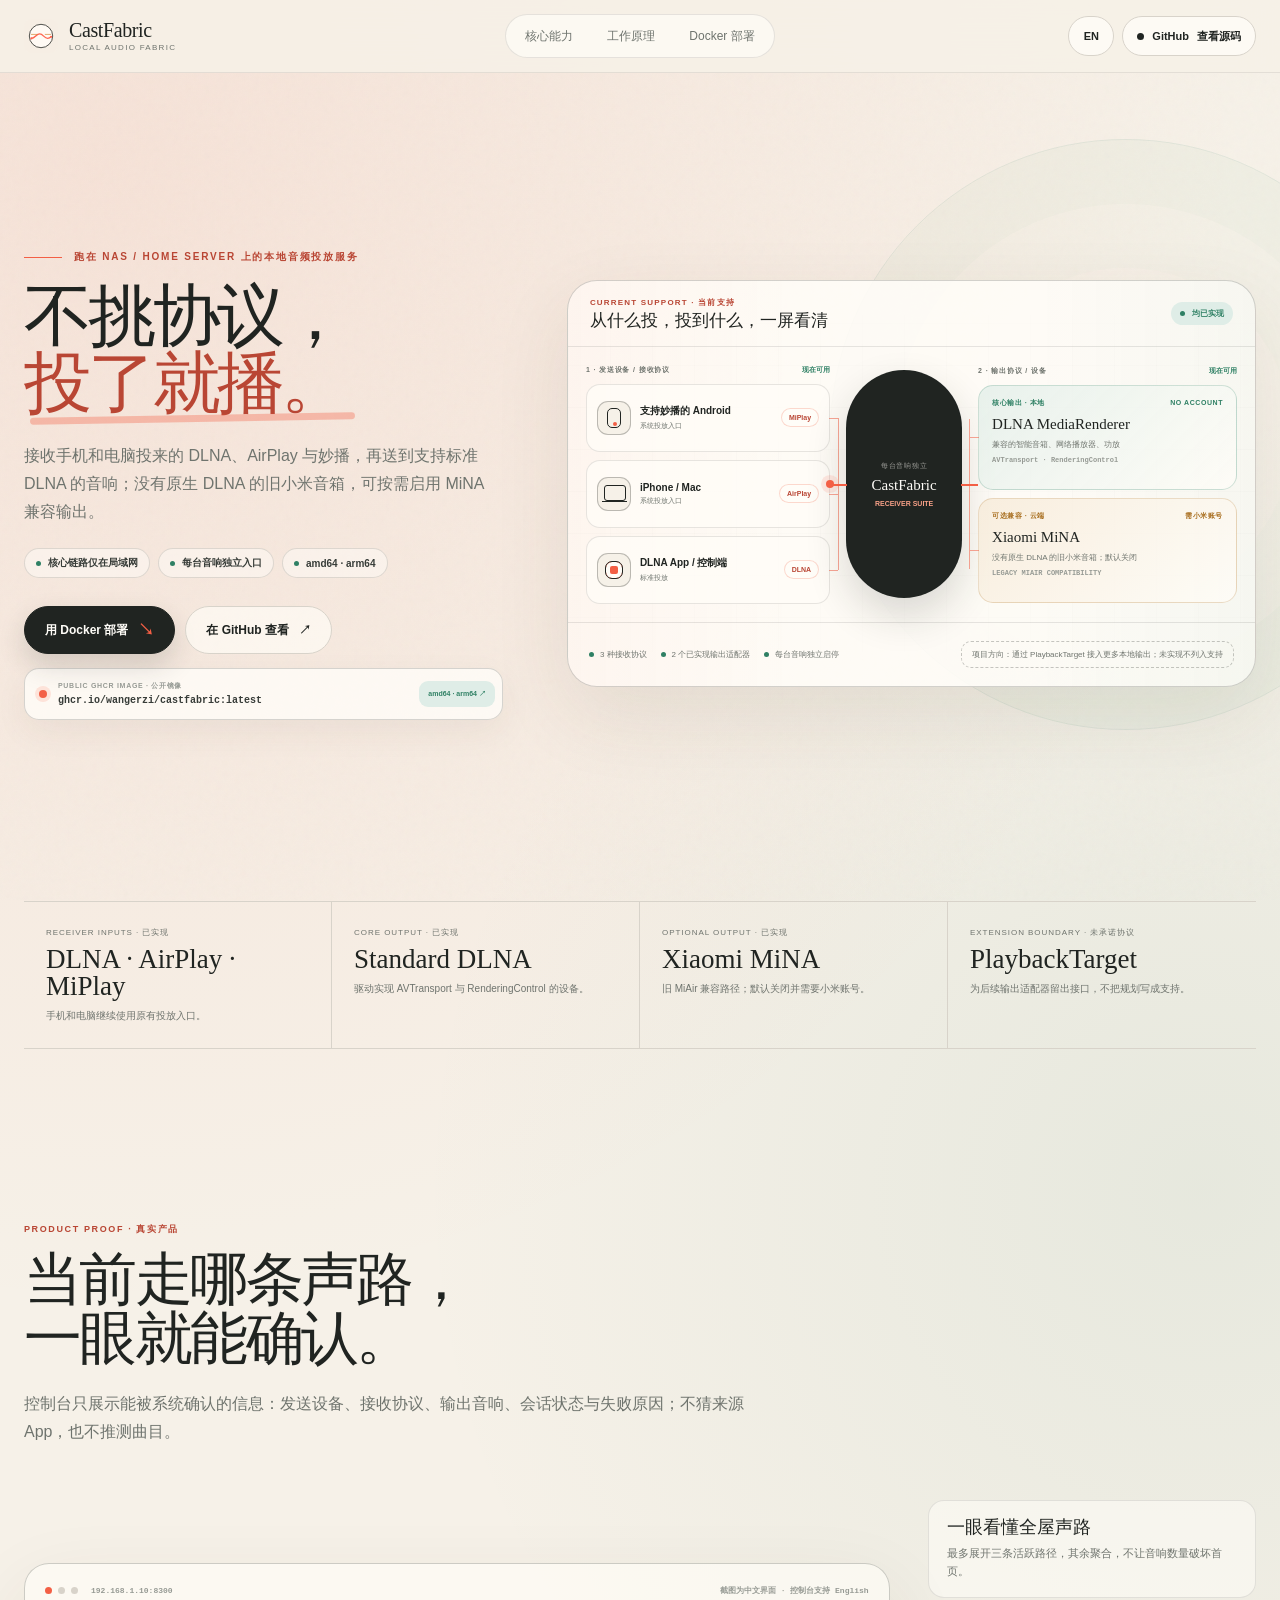
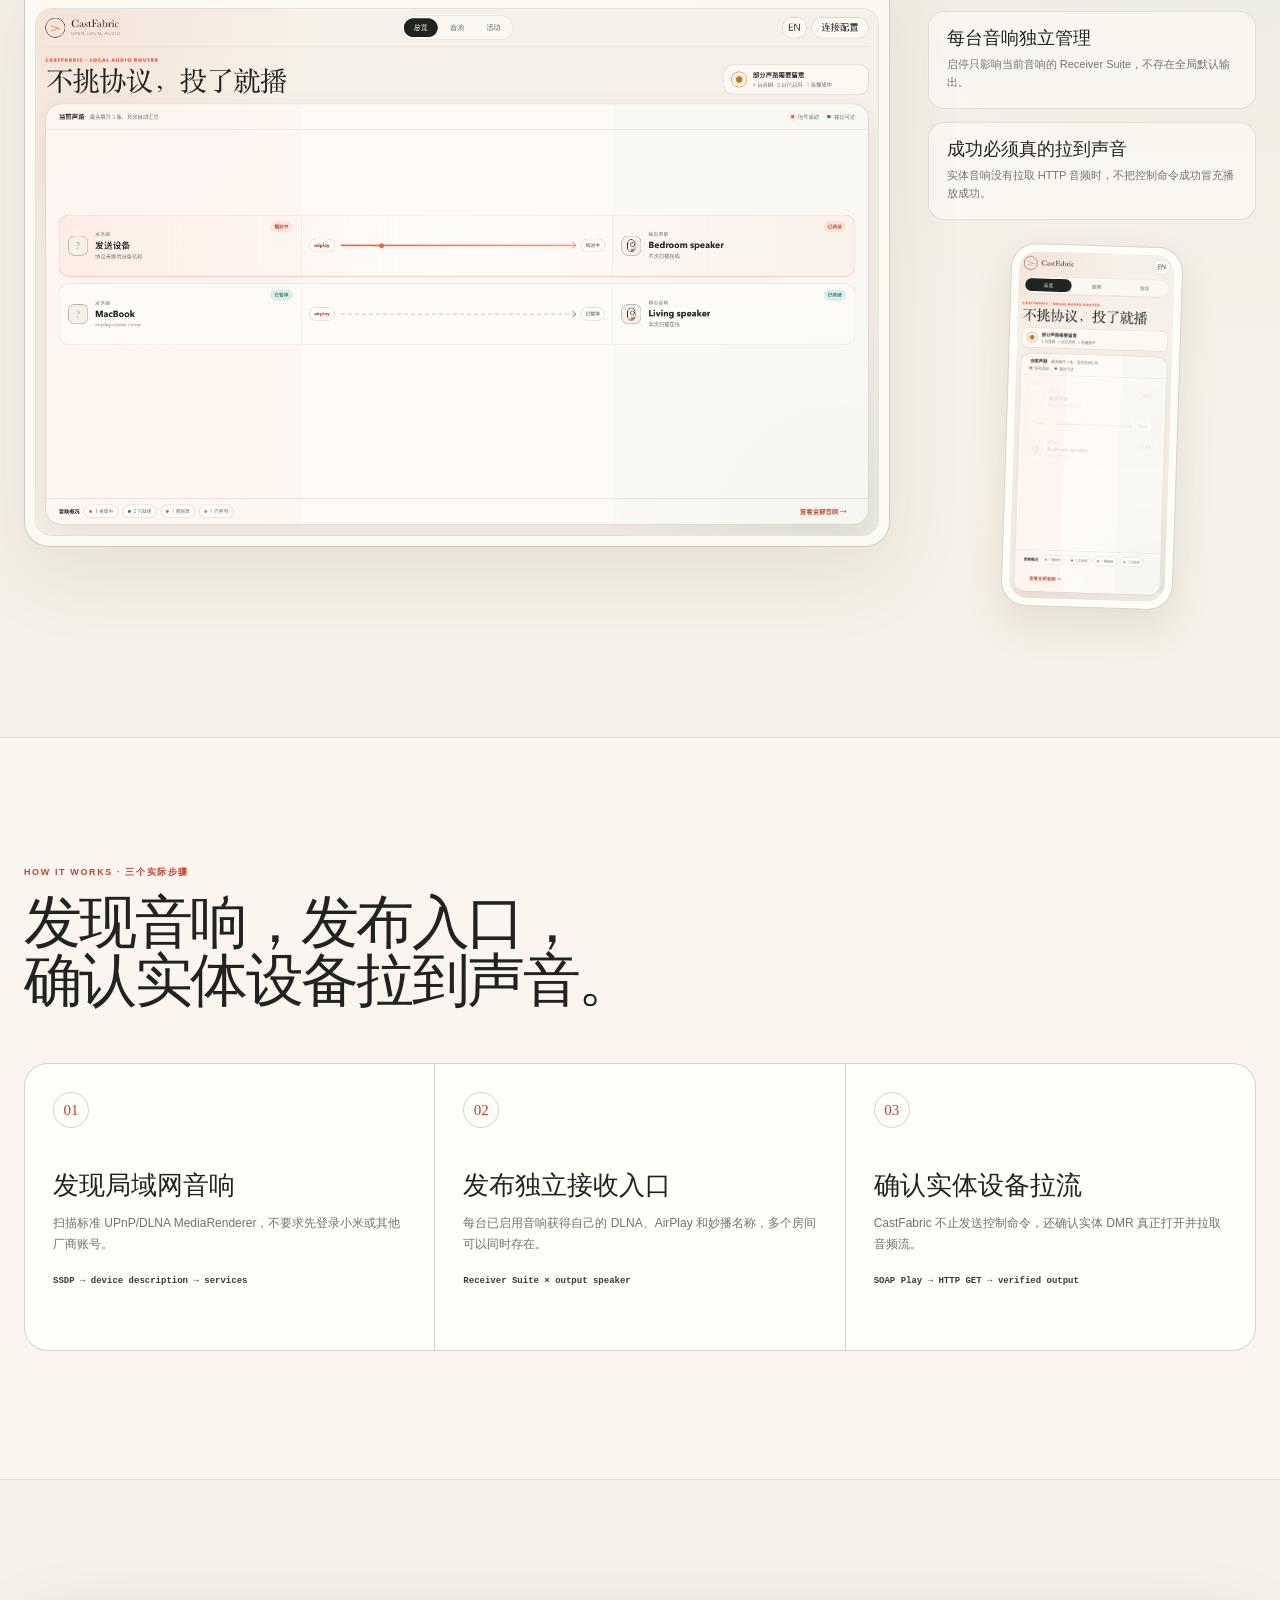
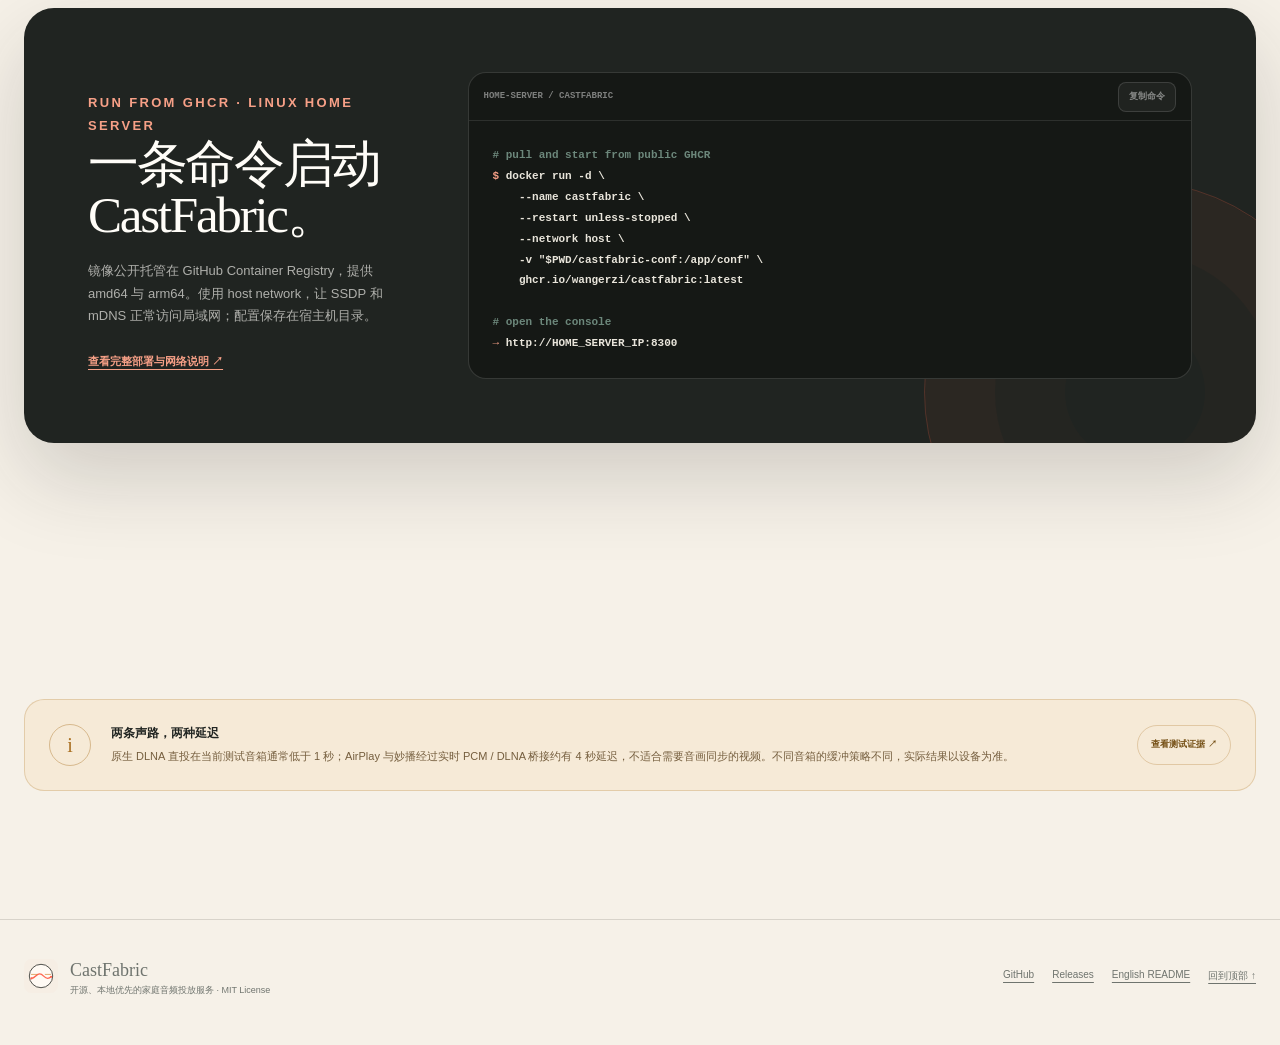
==== commit 4de44631: "design: clarify CastFabric support boundaries" ====
--- a/docs/prototypes/castfabric-landing-v1.html
+++ b/docs/prototypes/castfabric-landing-v1.html
@@ -225,7 +225,7 @@
     .button-primary { color: var(--surface); background: var(--ink); box-shadow: 0 12px 28px rgba(32, 36, 33, .16); }
     .button-secondary { border-color: var(--line); background: rgba(255, 253, 248, .64); }
     .button-arrow { color: var(--signal); font-size: 16px; }
-    .quick-command {
+    .registry-note {
       width: min(100%, 540px);
       min-height: 52px;
       display: grid;
@@ -238,9 +238,13 @@
       border-radius: 15px;
       background: rgba(255, 253, 248, .82);
       box-shadow: 0 12px 34px rgba(65, 54, 40, .06);
+      text-decoration: none;
     }
     .terminal-dot { width: 8px; height: 8px; border-radius: 50%; background: var(--signal); box-shadow: 0 0 0 4px var(--signal-soft); }
-    .quick-command code { overflow: hidden; color: var(--ink-soft); font: 600 11px/1.4 ui-monospace, SFMono-Regular, Menlo, monospace; text-overflow: ellipsis; white-space: nowrap; }
+    .registry-copy { min-width: 0; }
+    .registry-copy small { display: block; color: var(--faint); font-size: 7px; font-weight: 750; letter-spacing: .1em; }
+    .registry-copy code { display: block; margin-top: 3px; overflow: hidden; color: var(--ink-soft); font: 600 10px/1.4 ui-monospace, SFMono-Regular, Menlo, monospace; text-overflow: ellipsis; white-space: nowrap; }
+    .registry-arch { padding: 8px 9px; border-radius: 9px; color: var(--healthy); background: var(--healthy-soft); font-size: 7px; font-weight: 800; white-space: nowrap; }
     .copy-button {
       min-width: 68px;
       min-height: 38px;
@@ -300,26 +304,67 @@
       font-weight: 750;
     }
     .local-badge i { width: 5px; height: 5px; border-radius: 50%; background: var(--healthy); }
-    .route-stack { position: relative; z-index: 2; display: grid; gap: 10px; padding: 18px; }
-    .route-row {
-      min-height: 116px;
+    .capability-map {
+      position: relative;
+      z-index: 2;
       display: grid;
-      grid-template-columns: minmax(142px, .82fr) minmax(252px, 1.55fr) minmax(150px, .9fr);
-      align-items: stretch;
+      grid-template-columns: minmax(210px, 1fr) 116px minmax(235px, 1.06fr);
+      align-items: center;
+      gap: 16px;
+      padding: 18px;
+    }
+    .map-column { min-width: 0; }
+    .map-kicker {
+      display: flex;
+      align-items: center;
+      justify-content: space-between;
+      gap: 10px;
+      margin: 0 0 9px;
+      color: var(--muted);
+      font-size: 7px;
+      font-weight: 800;
+      letter-spacing: .12em;
+    }
+    .implemented-label { color: var(--healthy); letter-spacing: 0; }
+    .source-list, .output-list { position: relative; display: grid; gap: 8px; }
+    .source-list::before, .output-list::before {
+      content: "";
+      position: absolute;
+      top: 34px;
+      bottom: 34px;
+      width: 1px;
+      background: rgba(243, 95, 69, .55);
+    }
+    .source-list::before { right: -9px; }
+    .output-list::before { left: -9px; }
+    .source-capability {
+      position: relative;
+      min-height: 68px;
+      display: grid;
+      grid-template-columns: auto minmax(0, 1fr) auto;
+      align-items: center;
+      gap: 9px;
+      padding: 9px 10px;
       border: 1px solid var(--line-soft);
-      border-radius: 18px;
-      background: rgba(255, 253, 248, .71);
+      border-radius: 14px;
+      background: rgba(255, 253, 248, .76);
       opacity: 0;
-      transform: translateY(10px);
-      animation: routeIn .6s cubic-bezier(.22, .75, .24, 1) forwards;
-    }
-    .route-row:nth-child(2) { animation-delay: .12s; }
-    .route-row:nth-child(3) { animation-delay: .24s; }
-    .route-row.primary { border-color: rgba(243, 95, 69, .30); background: linear-gradient(90deg, rgba(253, 227, 217, .48), rgba(255, 253, 248, .78) 52%, rgba(223, 237, 231, .38)); }
-    @keyframes routeIn { to { opacity: 1; transform: translateY(0); } }
-    .route-endpoint { min-width: 0; display: flex; align-items: center; gap: 10px; padding: 13px; }
-    .source-endpoint { border-right: 1px solid var(--line-soft); }
-    .output-endpoint { border-left: 1px solid var(--line-soft); }
+      transform: translateX(-8px);
+      animation: sourceIn .52s cubic-bezier(.22, .75, .24, 1) forwards;
+    }
+    .source-capability::after, .output-card::before {
+      content: "";
+      position: absolute;
+      top: 50%;
+      width: 9px;
+      height: 1px;
+      background: rgba(243, 95, 69, .55);
+    }
+    .source-capability::after { right: -9px; }
+    .output-card::before { left: -9px; }
+    .source-capability:nth-child(2) { animation-delay: .10s; }
+    .source-capability:nth-child(3) { animation-delay: .20s; }
+    @keyframes sourceIn { to { opacity: 1; transform: translateX(0); } }
     .device-icon {
       position: relative;
       width: 34px;
@@ -336,68 +381,87 @@
     .device-icon.app::before { content: ""; position: absolute; inset: 7px; border: 1.3px solid var(--ink); border-radius: 7px; box-shadow: inset 0 0 0 4px var(--surface); background: var(--signal); }
     .device-icon.speaker::before { content: ""; position: absolute; inset: 5px 9px; border: 1.3px solid var(--ink); border-radius: 7px; }
     .device-icon.speaker::after { content: ""; position: absolute; left: 14px; top: 10px; width: 6px; height: 6px; border: 1px solid var(--ink); border-radius: 50%; box-shadow: 0 10px 0 -1px var(--signal); }
-    .endpoint-copy { min-width: 0; }
-    .endpoint-copy small { display: block; color: var(--muted); font-size: 7px; letter-spacing: .11em; }
-    .endpoint-copy strong { display: block; margin-top: 3px; overflow: hidden; font-size: 11px; text-overflow: ellipsis; white-space: nowrap; }
-    .endpoint-copy span { display: block; margin-top: 3px; overflow: hidden; color: var(--muted); font-size: 8px; text-overflow: ellipsis; white-space: nowrap; }
-    .route-core {
-      min-width: 0;
-      display: grid;
-      grid-template-columns: auto minmax(34px, 1fr) auto minmax(34px, 1fr) auto;
-      align-items: center;
-      gap: 8px;
-      padding: 0 10px;
-    }
-    .protocol-chip, .route-state {
+    .capability-copy { min-width: 0; }
+    .capability-copy strong { display: block; overflow: hidden; font-size: 10px; text-overflow: ellipsis; white-space: nowrap; }
+    .capability-copy span { display: block; margin-top: 3px; overflow: hidden; color: var(--muted); font-size: 7px; text-overflow: ellipsis; white-space: nowrap; }
+    .protocol-chip {
       position: relative;
       z-index: 3;
       padding: 5px 7px;
-      border: 1px solid var(--line);
+      border: 1px solid rgba(243, 95, 69, .24);
       border-radius: 999px;
+      color: var(--signal-deep);
       background: var(--surface);
       white-space: nowrap;
       font-size: 7px;
       font-weight: 800;
     }
-    .protocol-chip { color: var(--signal-deep); }
-    .route-state { color: var(--healthy); border-color: rgba(47, 128, 100, .24); background: var(--healthy-soft); }
-    .fabric-stamp {
-      position: relative;
-      z-index: 3;
-      padding: 8px 7px;
-      border: 1px solid rgba(32, 36, 33, .25);
-      border-radius: 9px;
+    .fabric-core {
+      position: relative;
+      min-height: 228px;
+      display: flex;
+      flex-direction: column;
+      align-items: center;
+      justify-content: center;
+      gap: 7px;
+      padding: 18px 10px;
+      border: 1px solid rgba(32, 36, 33, .18);
+      border-radius: 58px;
+      color: var(--surface);
       background: var(--ink);
-      color: var(--surface);
-      font: 500 8px/1 var(--display);
-      letter-spacing: .02em;
-      white-space: nowrap;
-    }
-    .signal-line { position: relative; height: 2px; background: var(--line); }
-    .signal-line::after { content: ""; position: absolute; right: -1px; top: -3px; width: 7px; height: 7px; border-top: 1.4px solid var(--muted); border-right: 1.4px solid var(--muted); transform: rotate(45deg); }
-    .primary .signal-line { height: 3px; background: linear-gradient(90deg, var(--signal), #f6a36e); }
-    .primary .signal-line::after { border-color: var(--signal-deep); }
-    .signal-pulse {
+      box-shadow: 0 18px 40px rgba(32, 36, 33, .16);
+    }
+    .fabric-core::before, .fabric-core::after {
+      content: "";
       position: absolute;
-      left: -4px;
       top: 50%;
+      width: 17px;
+      height: 2px;
+      background: var(--signal);
+    }
+    .fabric-core::before { left: -17px; }
+    .fabric-core::after { right: -17px; }
+    .fabric-core small { color: rgba(255, 253, 248, .55); font-size: 7px; letter-spacing: .10em; text-align: center; }
+    .fabric-core strong { font: 500 15px/1 var(--display); }
+    .fabric-core span { color: #f7a087; font-size: 7px; font-weight: 750; text-align: center; }
+    .fabric-pulse {
+      position: absolute;
+      top: 50%;
+      left: -21px;
       width: 8px;
       height: 8px;
       margin-top: -4px;
       border-radius: 50%;
       background: var(--signal);
       box-shadow: 0 0 0 5px rgba(243, 95, 69, .13);
-      animation: signalMove 2.4s cubic-bezier(.4, 0, .2, 1) infinite;
-    }
-    .signal-line:nth-of-type(2) .signal-pulse { animation-delay: 1.1s; }
-    @keyframes signalMove { 0% { left: -3px; opacity: 0; } 15% { opacity: 1; } 78% { opacity: 1; } 100% { left: calc(100% - 4px); opacity: 0; } }
+      animation: fabricPulse 2.7s ease-in-out infinite;
+    }
+    @keyframes fabricPulse {
+      0%, 14% { transform: translateX(0); opacity: 0; }
+      25%, 72% { opacity: 1; }
+      86%, 100% { transform: translateX(158px); opacity: 0; }
+    }
+    .output-card {
+      position: relative;
+      min-height: 105px;
+      padding: 12px 13px;
+      border: 1px solid rgba(47, 128, 100, .22);
+      border-radius: 15px;
+      background: linear-gradient(135deg, rgba(223, 237, 231, .72), rgba(255, 253, 248, .78));
+    }
+    .output-card.optional { border-color: rgba(169, 111, 32, .22); background: linear-gradient(135deg, rgba(246, 234, 215, .78), rgba(255, 253, 248, .78)); }
+    .output-card-head { display: flex; align-items: center; justify-content: space-between; gap: 8px; color: var(--healthy); font-size: 7px; font-weight: 800; letter-spacing: .08em; }
+    .output-card.optional .output-card-head { color: var(--warning); }
+    .output-card strong { display: block; margin-top: 9px; font: 500 15px/1 var(--display); }
+    .output-card p { margin: 7px 0 0; color: var(--muted); font-size: 8px; line-height: 1.45; }
+    .output-card code { display: block; margin-top: 6px; color: var(--faint); font: 600 7px/1.3 ui-monospace, SFMono-Regular, Menlo, monospace; }
     .route-foot {
       position: relative;
       z-index: 2;
-      min-height: 54px;
-      display: flex;
-      align-items: center;
-      justify-content: space-between;
+      min-height: 64px;
+      display: grid;
+      grid-template-columns: 1fr auto;
+      align-items: center;
       gap: 18px;
       padding: 0 21px;
       border-top: 1px solid var(--line-soft);
@@ -407,7 +471,7 @@
     .route-summary { display: flex; flex-wrap: wrap; gap: 14px; }
     .route-summary span { display: inline-flex; align-items: center; gap: 6px; }
     .route-summary i { width: 5px; height: 5px; border-radius: 50%; background: var(--healthy); }
-    .route-note { font-style: normal; }
+    .extension-note { padding: 7px 10px; border: 1px dashed rgba(55, 57, 52, .28); border-radius: 10px; font-style: normal; }
 
     .section { padding: clamp(84px, 10vw, 142px) 0; }
     .section-label { margin: 0 0 15px; color: var(--signal-deep); font-size: 9px; font-weight: 800; letter-spacing: .18em; text-transform: uppercase; }
@@ -518,15 +582,17 @@
       h1 { font-size: clamp(48px, 14vw, 70px); }
       .hero-lead { font-size: 15px; }
       .hero-actions .button { flex: 1 1 auto; }
-      .quick-command { grid-template-columns: auto minmax(0, 1fr) auto; }
+      .registry-note { grid-template-columns: auto minmax(0, 1fr) auto; }
       .route-figure { border-radius: 22px; }
-      .route-stack { padding: 12px; }
-      .route-row { grid-template-columns: 1fr; min-height: 0; }
-      .route-endpoint { min-height: 72px; }
-      .source-endpoint { border-right: 0; border-bottom: 1px solid var(--line-soft); }
-      .output-endpoint { border-left: 0; border-top: 1px solid var(--line-soft); }
-      .route-core { min-height: 66px; padding: 0 14px; grid-template-columns: auto minmax(28px, 1fr) auto minmax(28px, 1fr) auto; }
-      .route-foot { align-items: flex-start; flex-direction: column; padding-block: 14px; }
+      .capability-map { grid-template-columns: 1fr; gap: 14px; padding: 12px; }
+      .source-list::before, .output-list::before, .source-capability::after, .output-card::before { display: none; }
+      .fabric-core { min-height: 84px; border-radius: 20px; }
+      .fabric-core::before, .fabric-core::after { left: 50%; width: 2px; height: 14px; margin-left: -1px; }
+      .fabric-core::before { top: -14px; }
+      .fabric-core::after { top: auto; right: auto; bottom: -14px; }
+      .fabric-pulse { display: none; }
+      .route-foot { grid-template-columns: 1fr; padding-block: 14px; }
+      .extension-note { width: fit-content; }
       .proof-grid { grid-template-columns: repeat(2, 1fr); }
       .proof-item:nth-child(2) { border-right: 0; }
       .proof-item:nth-child(-n+2) { border-bottom: 1px solid var(--line); }
@@ -550,13 +616,12 @@
       .signal-word::after { height: 5px; }
       .value-pills { gap: 6px; }
       .value-pill { font-size: 9px; }
-      .quick-command { padding-left: 11px; }
-      .quick-command code { font-size: 9px; }
+      .registry-note { padding-left: 11px; }
+      .registry-copy code { font-size: 8px; }
+      .registry-arch { display: none; }
       .route-head { padding-inline: 15px; }
       .route-head-copy strong { font-size: 15px; }
-      .route-core { gap: 5px; padding-inline: 7px; }
-      .fabric-stamp { font-size: 7px; padding-inline: 5px; }
-      .protocol-chip, .route-state { font-size: 6px; padding-inline: 5px; }
+      .protocol-chip { font-size: 6px; padding-inline: 5px; }
       .proof-item { min-height: 132px; padding-inline: 15px; }
       .proof-item strong { font-size: 22px; }
       .section { padding-block: 82px; }
@@ -568,8 +633,8 @@
     @media (prefers-reduced-motion: reduce) {
       html { scroll-behavior: auto; }
       *, *::before, *::after { animation-duration: .001ms !important; animation-iteration-count: 1 !important; transition-duration: .001ms !important; }
-      .signal-pulse { display: none; }
-      .route-row { opacity: 1; transform: none; }
+      .fabric-pulse { display: none; }
+      .source-capability { opacity: 1; transform: none; }
     }
   </style>
 </head>
@@ -596,50 +661,51 @@
     <section class="hero">
       <div class="shell hero-grid">
         <div class="hero-copy">
-          <p class="eyebrow" data-copy="eyebrow">为家庭服务器而生的本地音频投放层</p>
+          <p class="eyebrow" data-copy="eyebrow">跑在 NAS / Home Server 上的本地音频投放服务</p>
           <h1><span data-copy="heroLineOne">不挑协议，</span><br><span class="signal-word" data-copy="heroLineTwo">投了就播。</span></h1>
-          <p class="hero-lead" data-copy="heroLead">把 DLNA、AirPlay 与妙播编织成一条本地声音路径。无需云端账号，也无需更换家中支持 DLNA 的音响。</p>
+          <p class="hero-lead" data-copy="heroLead">接收手机和电脑投来的 DLNA、AirPlay 与妙播，再送到支持标准 DLNA 的音响；没有原生 DLNA 的旧小米音箱，可按需启用 MiNA 兼容输出。</p>
           <div class="value-pills" aria-label="Product traits">
-            <span class="value-pill"><i></i><span data-copy="pillLocal">完全运行在局域网</span></span>
-            <span class="value-pill"><i></i><span data-copy="pillAccount">标准声路无需账号</span></span>
-            <span class="value-pill"><i></i><span data-copy="pillDocker">Docker 快速部署</span></span>
+            <span class="value-pill"><i></i><span data-copy="pillLocal">核心链路仅在局域网</span></span>
+            <span class="value-pill"><i></i><span data-copy="pillAccount">每台音响独立入口</span></span>
+            <span class="value-pill"><i></i><span data-copy="pillDocker">amd64 · arm64</span></span>
           </div>
           <div class="hero-actions">
-            <a class="button button-primary" href="#deploy"><span data-copy="primaryCta">Docker 快速部署</span><span class="button-arrow">↘</span></a>
+            <a class="button button-primary" href="#deploy"><span data-copy="primaryCta">用 Docker 部署</span><span class="button-arrow">↘</span></a>
             <a class="button button-secondary" href="https://github.com/wangerzi/CastFabric" target="_blank" rel="noreferrer"><span data-copy="secondaryCta">在 GitHub 查看</span><span>↗</span></a>
           </div>
-          <div class="quick-command" aria-label="Quick Docker command">
+          <a class="registry-note" href="https://github.com/wangerzi/CastFabric/pkgs/container/castfabric" target="_blank" rel="noreferrer" aria-label="CastFabric GitHub Container Registry">
             <i class="terminal-dot"></i>
-            <code>docker compose up -d</code>
-            <button class="copy-button" type="button" data-copy-command="docker compose up -d"><span data-copy="copy">复制</span></button>
-          </div>
+            <span class="registry-copy"><small data-copy="publicImage">PUBLIC GHCR IMAGE · 公开镜像</small><code>ghcr.io/wangerzi/castfabric:latest</code></span>
+            <span class="registry-arch">amd64 · arm64 ↗</span>
+          </a>
         </div>
 
         <figure class="route-figure" aria-labelledby="routeTitle">
           <div class="route-head">
-            <div class="route-head-copy"><small data-copy="routeEyebrow">ROUTE PREVIEW · 协议路径示意</small><strong id="routeTitle" data-copy="routeTitle">每台音响，都有自己的接收入口</strong></div>
-            <span class="local-badge"><i></i><span data-copy="localOnly">LOCAL ONLY</span></span>
+            <div class="route-head-copy"><small data-copy="routeEyebrow">CURRENT SUPPORT · 当前支持</small><strong id="routeTitle" data-copy="routeTitle">从什么投，投到什么，一屏看清</strong></div>
+            <span class="local-badge"><i></i><span data-copy="implementedNow">均已实现</span></span>
           </div>
-          <div class="route-stack">
-            <article class="route-row primary">
-              <div class="route-endpoint source-endpoint"><i class="device-icon phone"></i><span class="endpoint-copy"><small data-copy="sourceLabel">发送设备</small><strong data-copy="androidPhone">Android 手机</strong><span data-copy="usualApp">来自常用音乐 App</span></span></div>
-              <div class="route-core"><span class="protocol-chip">MiPlay</span><i class="signal-line"><i class="signal-pulse"></i></i><span class="fabric-stamp">CastFabric</span><i class="signal-line"><i class="signal-pulse"></i></i><span class="route-state" data-copy="ready">就绪</span></div>
-              <div class="route-endpoint output-endpoint"><i class="device-icon speaker"></i><span class="endpoint-copy"><small data-copy="outputLabel">输出音响</small><strong data-copy="livingSpeaker">客厅音响</strong><span>DLNA MediaRenderer</span></span></div>
-            </article>
-            <article class="route-row">
-              <div class="route-endpoint source-endpoint"><i class="device-icon computer"></i><span class="endpoint-copy"><small data-copy="sourceLabel">发送设备</small><strong>iPhone / Mac</strong><span data-copy="systemOutput">系统音频输出</span></span></div>
-              <div class="route-core"><span class="protocol-chip">AirPlay</span><i class="signal-line"></i><span class="fabric-stamp">CastFabric</span><i class="signal-line"></i><span class="route-state" data-copy="ready">就绪</span></div>
-              <div class="route-endpoint output-endpoint"><i class="device-icon speaker"></i><span class="endpoint-copy"><small data-copy="outputLabel">输出音响</small><strong data-copy="bedroomSpeaker">卧室音响</strong><span>DLNA MediaRenderer</span></span></div>
-            </article>
-            <article class="route-row">
-              <div class="route-endpoint source-endpoint"><i class="device-icon app"></i><span class="endpoint-copy"><small data-copy="sourceLabel">发送设备</small><strong data-copy="dlnaController">DLNA 控制端</strong><span data-copy="mediaUrl">原始媒体地址</span></span></div>
-              <div class="route-core"><span class="protocol-chip">DLNA</span><i class="signal-line"></i><span class="fabric-stamp">CastFabric</span><i class="signal-line"></i><span class="route-state" data-copy="direct">直通</span></div>
-              <div class="route-endpoint output-endpoint"><i class="device-icon speaker"></i><span class="endpoint-copy"><small data-copy="outputLabel">输出音响</small><strong data-copy="studySpeaker">书房音响</strong><span>DLNA MediaRenderer</span></span></div>
-            </article>
+          <div class="capability-map">
+            <section class="map-column ingress-map" aria-label="Supported senders and receiver protocols">
+              <p class="map-kicker"><span data-copy="ingressTitle">1 · 发送设备 / 接收协议</span><span class="implemented-label" data-copy="availableNow">现在可用</span></p>
+              <div class="source-list">
+                <article class="source-capability"><i class="device-icon phone"></i><span class="capability-copy"><strong data-copy="androidSender">支持妙播的 Android</strong><span data-copy="systemCast">系统投放入口</span></span><span class="protocol-chip">MiPlay</span></article>
+                <article class="source-capability"><i class="device-icon computer"></i><span class="capability-copy"><strong>iPhone / Mac</strong><span data-copy="systemCast">系统投放入口</span></span><span class="protocol-chip">AirPlay</span></article>
+                <article class="source-capability"><i class="device-icon app"></i><span class="capability-copy"><strong data-copy="dlnaSender">DLNA App / 控制端</strong><span data-copy="standardCast">标准投放</span></span><span class="protocol-chip">DLNA</span></article>
+              </div>
+            </section>
+            <div class="fabric-core" aria-label="CastFabric receiver suite per speaker"><i class="fabric-pulse"></i><small data-copy="perSpeakerCore">每台音响独立</small><strong>CastFabric</strong><span>RECEIVER SUITE</span></div>
+            <section class="map-column output-map" aria-label="Supported output adapters">
+              <p class="map-kicker"><span data-copy="outputTitle">2 · 输出协议 / 设备</span><span class="implemented-label" data-copy="availableNow">现在可用</span></p>
+              <div class="output-list">
+                <article class="output-card"><div class="output-card-head"><span data-copy="coreOutput">核心输出 · 本地</span><span>NO ACCOUNT</span></div><strong>DLNA MediaRenderer</strong><p data-copy="dlnaOutputDevices">兼容的智能音箱、网络播放器、功放</p><code>AVTransport · RenderingControl</code></article>
+                <article class="output-card optional"><div class="output-card-head"><span data-copy="optionalOutput">可选兼容 · 云端</span><span data-copy="accountRequired">需小米账号</span></div><strong>Xiaomi MiNA</strong><p data-copy="minaOutputDevices">没有原生 DLNA 的旧小米音箱；默认关闭</p><code>LEGACY MIAIR COMPATIBILITY</code></article>
+              </div>
+            </section>
           </div>
           <figcaption class="route-foot">
-            <span class="route-summary"><span><i></i><span data-copy="threeProtocols">3 种接收协议</span></span><span><i></i><span data-copy="independentSuites">每台音响独立启停</span></span><span><i></i><span data-copy="verifiedOutput">实体拉流可验证</span></span></span>
-            <em class="route-note" data-copy="previewNote">示意图，不读取你的设备</em>
+            <span class="route-summary"><span><i></i><span data-copy="threeProtocols">3 种接收协议</span></span><span><i></i><span data-copy="twoOutputs">2 个已实现输出适配器</span></span><span><i></i><span data-copy="independentSuites">每台音响独立启停</span></span></span>
+            <em class="extension-note" data-copy="extensionBoundary">项目方向：通过 PlaybackTarget 接入更多本地输出；未实现不列入支持</em>
           </figcaption>
         </figure>
       </div>
@@ -647,18 +713,18 @@
 
     <section class="proof-section" id="capabilities">
       <div class="shell proof-grid">
-        <article class="proof-item"><small data-copy="proofIngress">RECEIVER INPUTS</small><strong>DLNA · AirPlay · MiPlay</strong><p data-copy="proofIngressText">继续使用手机和电脑里熟悉的投放入口。</p></article>
-        <article class="proof-item"><small data-copy="proofModel">OUTPUT MODEL</small><strong data-copy="perSpeaker">每音响一套入口</strong><p data-copy="proofModelText">不是全局单选；多台音响彼此独立。</p></article>
-        <article class="proof-item"><small data-copy="proofCloud">CLOUD DEPENDENCY</small><strong data-copy="noAccount">无需厂商账号</strong><p data-copy="proofCloudText">标准 DLNA 发现、控制与播放完全本地化。</p></article>
-        <article class="proof-item"><small>CONTAINER IMAGES</small><strong>amd64 · arm64</strong><p data-copy="proofContainerText">适配常见 NAS、迷你主机与树莓派环境。</p></article>
+        <article class="proof-item"><small data-copy="proofIngress">RECEIVER INPUTS · 已实现</small><strong>DLNA · AirPlay · MiPlay</strong><p data-copy="proofIngressText">手机和电脑继续使用原有投放入口。</p></article>
+        <article class="proof-item"><small data-copy="proofOutput">CORE OUTPUT · 已实现</small><strong>Standard DLNA</strong><p data-copy="proofOutputText">驱动实现 AVTransport 与 RenderingControl 的设备。</p></article>
+        <article class="proof-item"><small data-copy="proofXiaomi">OPTIONAL OUTPUT · 已实现</small><strong>Xiaomi MiNA</strong><p data-copy="proofXiaomiText">旧 MiAir 兼容路径；默认关闭并需要小米账号。</p></article>
+        <article class="proof-item"><small data-copy="proofFuture">EXTENSION BOUNDARY · 未承诺协议</small><strong>PlaybackTarget</strong><p data-copy="proofFutureText">为后续输出适配器留出接口，不把规划写成支持。</p></article>
       </div>
     </section>
 
     <section class="section" aria-labelledby="consoleTitle">
       <div class="shell">
         <p class="section-label" data-copy="productProof">PRODUCT PROOF · 真实产品</p>
-        <h2 class="section-heading" id="consoleTitle" data-copy="consoleTitle">声音路径看得见，<br>系统状态也说得清。</h2>
-        <p class="section-lead" data-copy="consoleLead">控制台只展示能被系统确认的事实：哪些音响可投、当前协议、最终输出和失败原因。配置与诊断留在二级页面，不打扰日常使用。</p>
+        <h2 class="section-heading" id="consoleTitle" data-copy="consoleTitle">当前走哪条声路，<br>一眼就能确认。</h2>
+        <p class="section-lead" data-copy="consoleLead">控制台只展示能被系统确认的信息：发送设备、接收协议、输出音响、会话状态与失败原因；不猜来源 App，也不推测曲目。</p>
         <div class="product-grid">
           <div class="console-frame">
             <div class="browser-bar"><i></i><i></i><i></i><span>192.168.1.10:8300</span><span class="browser-language" data-copy="screenshotLanguage">截图为中文界面 · 控制台支持 English</span></div>
@@ -676,8 +742,8 @@
 
     <section class="section how-section" id="how" aria-labelledby="howTitle">
       <div class="shell">
-        <p class="section-label" data-copy="howEyebrow">HOW IT WORKS · 三步接通</p>
-        <h2 class="section-heading" id="howTitle" data-copy="howTitle">协议很复杂，<br>使用不应该复杂。</h2>
+        <p class="section-label" data-copy="howEyebrow">HOW IT WORKS · 三个实际步骤</p>
+        <h2 class="section-heading" id="howTitle" data-copy="howTitle">发现音响，发布入口，<br>确认实体设备拉到声音。</h2>
         <div class="steps">
           <article class="step"><span class="step-index">01</span><h3 data-copy="stepDiscover">发现局域网音响</h3><p data-copy="stepDiscoverText">扫描标准 UPnP/DLNA MediaRenderer，不要求先登录小米或其他厂商账号。</p><code class="step-code">SSDP → device description → services</code></article>
           <article class="step"><span class="step-index">02</span><h3 data-copy="stepPublish">发布独立接收入口</h3><p data-copy="stepPublishText">每台已启用音响获得自己的 DLNA、AirPlay 和妙播名称，多个房间可以同时存在。</p><code class="step-code">Receiver Suite × output speaker</code></article>
@@ -689,22 +755,22 @@
     <section class="section" id="deploy" aria-labelledby="deployTitle">
       <div class="shell deploy-card">
         <div class="deploy-copy">
-          <p class="section-label" data-copy="deployEyebrow">SELF-HOST IN MINUTES</p>
-          <h2 id="deployTitle" data-copy="deployTitle">让 Home Server<br>接住家里的声音。</h2>
-          <p data-copy="deployLead">推荐 Linux host network，以便 SSDP 和 mDNS 在局域网正常工作。配置保存在本地目录，更新容器不会删除音响设置。</p>
+          <p class="section-label" data-copy="deployEyebrow">RUN FROM GHCR · LINUX HOME SERVER</p>
+          <h2 id="deployTitle" data-copy="deployTitle">一条命令启动<br>CastFabric。</h2>
+          <p data-copy="deployLead">镜像公开托管在 GitHub Container Registry，提供 amd64 与 arm64。使用 host network，让 SSDP 和 mDNS 正常访问局域网；配置保存在宿主机目录。</p>
           <a class="deploy-link" href="https://github.com/wangerzi/CastFabric#docker-%E5%BF%AB%E9%80%9F%E9%83%A8%E7%BD%B2" target="_blank" rel="noreferrer" data-copy="fullGuide">查看完整部署与网络说明 ↗</a>
         </div>
         <div class="terminal">
-          <div class="terminal-head"><span>HOME-SERVER / CASTFABRIC</span><button type="button" data-copy-command="git clone https://github.com/wangerzi/CastFabric.git&#10;cd CastFabric&#10;docker compose pull&#10;docker compose up -d"><span data-copy="copyAll">复制全部</span></button></div>
-          <pre><span class="comment"># 1 · clone</span>
-<span class="prompt">$</span> git clone https://github.com/wangerzi/CastFabric.git
-<span class="prompt">$</span> cd CastFabric
-
-<span class="comment"># 2 · pull &amp; start</span>
-<span class="prompt">$</span> docker compose pull
-<span class="prompt">$</span> docker compose up -d
-
-<span class="comment"># 3 · open the console</span>
+          <div class="terminal-head"><span>HOME-SERVER / CASTFABRIC</span><button type="button" data-copy-command="docker run -d --name castfabric --restart unless-stopped --network host -v &quot;$PWD/castfabric-conf:/app/conf&quot; ghcr.io/wangerzi/castfabric:latest"><span data-copy="copyAll">复制命令</span></button></div>
+          <pre><span class="comment"># pull and start from public GHCR</span>
+<span class="prompt">$</span> docker run -d \
+    --name castfabric \
+    --restart unless-stopped \
+    --network host \
+    -v "$PWD/castfabric-conf:/app/conf" \
+    ghcr.io/wangerzi/castfabric:latest
+
+<span class="comment"># open the console</span>
 <span class="prompt">→</span> http://HOME_SERVER_IP:8300</pre>
         </div>
       </div>
@@ -713,7 +779,7 @@
     <section class="section" aria-labelledby="boundaryTitle">
       <div class="shell boundary">
         <span class="boundary-icon">i</span>
-        <div><strong id="boundaryTitle" data-copy="boundaryTitle">关于实时桥接延迟，我们选择说清楚。</strong><p data-copy="boundaryText">原生 DLNA 是最低延迟路径；AirPlay 与妙播经实时 PCM / DLNA 桥接时，在当前测试音箱约有 4 秒听感延迟，不承诺视频口型同步。</p></div>
+        <div><strong id="boundaryTitle" data-copy="boundaryTitle">两条声路，两种延迟</strong><p data-copy="boundaryText">原生 DLNA 直投在当前测试音箱通常低于 1 秒；AirPlay 与妙播经过实时 PCM / DLNA 桥接约有 4 秒延迟，不适合需要音画同步的视频。不同音箱的缓冲策略不同，实际结果以设备为准。</p></div>
         <a href="https://github.com/wangerzi/CastFabric/blob/main/docs/architecture/live-bridge-latency.md" target="_blank" rel="noreferrer" data-copy="readEvidence">查看测试证据 ↗</a>
       </div>
     </section>
@@ -728,15 +794,15 @@
 
   <script>
     const copy = {
-      navCapabilities: ['核心能力', 'Capabilities'], navHow: ['工作原理', 'How it works'], navDeploy: ['快速部署', 'Deploy'], viewSource: ['查看源码', 'View source'],
-      eyebrow: ['为家庭服务器而生的本地音频投放层', 'A LOCAL AUDIO FABRIC FOR YOUR HOME SERVER'], heroLineOne: ['不挑协议，', 'Cast freely.'], heroLineTwo: ['投了就播。', 'It just plays.'], heroLead: ['把 DLNA、AirPlay 与妙播编织成一条本地声音路径。无需云端账号，也无需更换家中支持 DLNA 的音响。', 'Weave DLNA, AirPlay and MiPlay into one local path. No cloud account, and no need to replace the DLNA speakers you already own.'],
-      pillLocal: ['完全运行在局域网', 'Runs entirely on your LAN'], pillAccount: ['标准声路无需账号', 'No account on the standard path'], pillDocker: ['Docker 快速部署', 'Docker-first deployment'], primaryCta: ['Docker 快速部署', 'Deploy with Docker'], secondaryCta: ['在 GitHub 查看', 'View on GitHub'], copy: ['复制', 'Copy'], copied: ['已复制', 'Copied'], copyFailed: ['请手动复制', 'Select and copy'],
-      routeEyebrow: ['ROUTE PREVIEW · 协议路径示意', 'ROUTE PREVIEW · NOT LIVE DATA'], routeTitle: ['每台音响，都有自己的接收入口', 'Every speaker gets its own receiver suite'], localOnly: ['仅限本地', 'LOCAL ONLY'], sourceLabel: ['发送设备', 'SOURCE'], outputLabel: ['输出音响', 'OUTPUT'], androidPhone: ['Android 手机', 'Android phone'], usualApp: ['来自常用音乐 App', 'From your usual music app'], systemOutput: ['系统音频输出', 'System audio output'], dlnaController: ['DLNA 控制端', 'DLNA controller'], mediaUrl: ['原始媒体地址', 'Original media URL'], livingSpeaker: ['客厅音响', 'Living room'], bedroomSpeaker: ['卧室音响', 'Bedroom'], studySpeaker: ['书房音响', 'Study'], ready: ['就绪', 'READY'], direct: ['直通', 'DIRECT'], threeProtocols: ['3 种接收协议', '3 receiver protocols'], independentSuites: ['每台音响独立启停', 'Independent per speaker'], verifiedOutput: ['实体拉流可验证', 'Verified physical pull'], previewNote: ['示意图，不读取你的设备', 'Illustration only — no device data'],
-      proofIngress: ['RECEIVER INPUTS', 'RECEIVER INPUTS'], proofIngressText: ['继续使用手机和电脑里熟悉的投放入口。', 'Keep the casting controls already built into your phone and computer.'], proofModel: ['OUTPUT MODEL', 'OUTPUT MODEL'], perSpeaker: ['每音响一套入口', 'One suite per speaker'], proofModelText: ['不是全局单选；多台音响彼此独立。', 'No global selection. Every speaker stays independent.'], proofCloud: ['CLOUD DEPENDENCY', 'CLOUD DEPENDENCY'], noAccount: ['无需厂商账号', 'No vendor account'], proofCloudText: ['标准 DLNA 发现、控制与播放完全本地化。', 'Standard discovery, control and playback remain local.'], proofContainerText: ['适配常见 NAS、迷你主机与树莓派环境。', 'Built for common NAS, mini-PC and Raspberry Pi setups.'],
-      productProof: ['PRODUCT PROOF · 真实产品', 'PRODUCT PROOF · THE REAL CONSOLE'], screenshotLanguage: ['截图为中文界面 · 控制台支持 English', 'Screenshot shown in Chinese · English UI available'], consoleTitle: ['声音路径看得见，\n系统状态也说得清。', 'See the sound path.\nUnderstand the system.'], consoleLead: ['控制台只展示能被系统确认的事实：哪些音响可投、当前协议、最终输出和失败原因。配置与诊断留在二级页面，不打扰日常使用。', 'The console shows only what CastFabric can verify: available speakers, active protocol, physical output and typed failures. Configuration and diagnostics stay one level down.'], noteOverview: ['一眼看懂全屋声路', 'One view of every active route'], noteOverviewText: ['最多展开三条活跃路径，其余聚合，不让音响数量破坏首页。', 'Up to three active routes stay visible while additional speakers are summarized.'], noteManage: ['每台音响独立管理', 'Manage every speaker independently'], noteManageText: ['启停只影响当前音响的 Receiver Suite，不存在全局默认输出。', 'A switch affects one receiver suite only. There is no global default output.'], noteTruth: ['成功必须真的拉到声音', 'Success requires a real audio pull'], noteTruthText: ['实体音响没有拉取 HTTP 音频时，不把控制命令成功冒充播放成功。', 'A successful control command is not reported as playback until the physical renderer pulls audio.'],
-      howEyebrow: ['HOW IT WORKS · 三步接通', 'HOW IT WORKS · THREE LOCAL STEPS'], howTitle: ['协议很复杂，\n使用不应该复杂。', 'Complex protocols.\nA simple result.'], stepDiscover: ['发现局域网音响', 'Discover LAN speakers'], stepDiscoverText: ['扫描标准 UPnP/DLNA MediaRenderer，不要求先登录小米或其他厂商账号。', 'Discover standard UPnP/DLNA MediaRenderers without signing in to Xiaomi or another vendor.'], stepPublish: ['发布独立接收入口', 'Publish independent receivers'], stepPublishText: ['每台已启用音响获得自己的 DLNA、AirPlay 和妙播名称，多个房间可以同时存在。', 'Every enabled speaker gets its own DLNA, AirPlay and MiPlay identity, so multiple rooms can coexist.'], stepVerify: ['把声音送到实体输出', 'Verify the physical output'], stepVerifyText: ['CastFabric 不止发送控制命令，还确认实体 DMR 真正打开并拉取音频流。', 'CastFabric goes beyond control acknowledgements and confirms that the physical DMR opens the audio stream.'],
-      deployEyebrow: ['几分钟完成自托管', 'SELF-HOST IN MINUTES'], deployTitle: ['让 Home Server\n接住家里的声音。', 'Let your Home Server\ncarry the sound.'], deployLead: ['推荐 Linux host network，以便 SSDP 和 mDNS 在局域网正常工作。配置保存在本地目录，更新容器不会删除音响设置。', 'Linux host networking is recommended so SSDP and mDNS work across your LAN. Configuration stays in a local directory and survives container updates.'], fullGuide: ['查看完整部署与网络说明 ↗', 'Read the complete deployment guide ↗'], copyAll: ['复制全部', 'Copy all'],
-      boundaryTitle: ['关于实时桥接延迟，我们选择说清楚。', 'We are explicit about live-bridge latency.'], boundaryText: ['原生 DLNA 是最低延迟路径；AirPlay 与妙播经实时 PCM / DLNA 桥接时，在当前测试音箱约有 4 秒听感延迟，不承诺视频口型同步。', 'Native DLNA is the lowest-latency route. AirPlay and MiPlay live bridging has about four seconds of audible delay on the current test speaker and does not promise video lip sync.'], readEvidence: ['查看测试证据 ↗', 'Read the evidence ↗'], footerCopy: ['开源、本地优先的家庭音频投放层 · MIT License', 'Open-source, local-first home audio casting · MIT License'], backTop: ['回到顶部 ↑', 'Back to top ↑']
+      navCapabilities: ['核心能力', 'Capabilities'], navHow: ['工作原理', 'How it works'], navDeploy: ['Docker 部署', 'Docker'], viewSource: ['查看源码', 'View source'],
+      eyebrow: ['跑在 NAS / Home Server 上的本地音频投放服务', 'LOCAL AUDIO CASTING FOR NAS AND HOME SERVERS'], heroLineOne: ['不挑协议，', 'Cast freely.'], heroLineTwo: ['投了就播。', 'It just plays.'], heroLead: ['接收手机和电脑投来的 DLNA、AirPlay 与妙播，再送到支持标准 DLNA 的音响；没有原生 DLNA 的旧小米音箱，可按需启用 MiNA 兼容输出。', 'Receive DLNA, AirPlay and MiPlay from phones and computers, then route audio to standard DLNA speakers. Legacy Xiaomi speakers without native DLNA can use the optional MiNA output.'],
+      pillLocal: ['核心链路仅在局域网', 'Core path stays on your LAN'], pillAccount: ['每台音响独立入口', 'Independent suite per speaker'], pillDocker: ['amd64 · arm64', 'amd64 · arm64'], primaryCta: ['用 Docker 部署', 'Deploy with Docker'], secondaryCta: ['在 GitHub 查看', 'View on GitHub'], publicImage: ['PUBLIC GHCR IMAGE · 公开镜像', 'PUBLIC GHCR IMAGE'], copy: ['复制', 'Copy'], copied: ['已复制', 'Copied'], copyFailed: ['请手动复制', 'Select and copy'],
+      routeEyebrow: ['CURRENT SUPPORT · 当前支持', 'CURRENT SUPPORT · IMPLEMENTED TODAY'], routeTitle: ['从什么投，投到什么，一屏看清', 'See what sends in and what plays out'], implementedNow: ['均已实现', 'IMPLEMENTED'], availableNow: ['现在可用', 'AVAILABLE NOW'], ingressTitle: ['1 · 发送设备 / 接收协议', '1 · SENDERS / RECEIVER INPUTS'], outputTitle: ['2 · 输出协议 / 设备', '2 · OUTPUT PROTOCOLS / DEVICES'], androidSender: ['支持妙播的 Android', 'MiPlay-capable Android'], systemCast: ['系统投放入口', 'Built-in casting control'], dlnaSender: ['DLNA App / 控制端', 'DLNA app / controller'], standardCast: ['标准投放', 'Standard casting'], perSpeakerCore: ['每台音响独立', 'ONE PER SPEAKER'], coreOutput: ['核心输出 · 本地', 'CORE OUTPUT · LOCAL'], dlnaOutputDevices: ['兼容的智能音箱、网络播放器、功放', 'Compatible speakers, network players and receivers'], optionalOutput: ['可选兼容 · 云端', 'OPTIONAL COMPATIBILITY · CLOUD'], accountRequired: ['需小米账号', 'XIAOMI ACCOUNT'], minaOutputDevices: ['没有原生 DLNA 的旧小米音箱；默认关闭', 'Legacy Xiaomi speakers without native DLNA; off by default'], threeProtocols: ['3 种接收协议', '3 receiver protocols'], twoOutputs: ['2 个已实现输出适配器', '2 implemented output adapters'], independentSuites: ['每台音响独立启停', 'Independent per speaker'], extensionBoundary: ['项目方向：通过 PlaybackTarget 接入更多本地输出；未实现不列入支持', 'Direction: add more local outputs through PlaybackTarget; unimplemented protocols are not listed as supported'],
+      proofIngress: ['RECEIVER INPUTS · 已实现', 'RECEIVER INPUTS · IMPLEMENTED'], proofIngressText: ['手机和电脑继续使用原有投放入口。', 'Phones and computers keep their existing casting controls.'], proofOutput: ['CORE OUTPUT · 已实现', 'CORE OUTPUT · IMPLEMENTED'], proofOutputText: ['驱动实现 AVTransport 与 RenderingControl 的设备。', 'Controls devices implementing AVTransport and RenderingControl.'], proofXiaomi: ['OPTIONAL OUTPUT · 已实现', 'OPTIONAL OUTPUT · IMPLEMENTED'], proofXiaomiText: ['旧 MiAir 兼容路径；默认关闭并需要小米账号。', 'Legacy MiAir compatibility; off by default and requires a Xiaomi account.'], proofFuture: ['EXTENSION BOUNDARY · 未承诺协议', 'EXTENSION BOUNDARY · NO PROTOCOL PROMISE'], proofFutureText: ['为后续输出适配器留出接口，不把规划写成支持。', 'An interface for future adapters, without presenting plans as support.'],
+      productProof: ['PRODUCT PROOF · 真实产品', 'PRODUCT PROOF · THE REAL CONSOLE'], screenshotLanguage: ['截图为中文界面 · 控制台支持 English', 'Screenshot shown in Chinese · English UI available'], consoleTitle: ['当前走哪条声路，\n一眼就能确认。', 'See the active path\nat a glance.'], consoleLead: ['控制台只展示能被系统确认的信息：发送设备、接收协议、输出音响、会话状态与失败原因；不猜来源 App，也不推测曲目。', 'The console shows only verifiable information: sender, receiver protocol, output speaker, session state and failure reason. It does not guess the source app or track.'], noteOverview: ['一眼看懂全屋声路', 'One view of every active route'], noteOverviewText: ['最多展开三条活跃路径，其余聚合，不让音响数量破坏首页。', 'Up to three active routes stay visible while additional speakers are summarized.'], noteManage: ['每台音响独立管理', 'Manage every speaker independently'], noteManageText: ['启停只影响当前音响的 Receiver Suite，不存在全局默认输出。', 'A switch affects one receiver suite only. There is no global default output.'], noteTruth: ['成功必须真的拉到声音', 'Success requires a real audio pull'], noteTruthText: ['实体音响没有拉取 HTTP 音频时，不把控制命令成功冒充播放成功。', 'A successful control command is not reported as playback until the physical renderer pulls audio.'],
+      howEyebrow: ['HOW IT WORKS · 三个实际步骤', 'HOW IT WORKS · THREE CONCRETE STEPS'], howTitle: ['发现音响，发布入口，\n确认实体设备拉到声音。', 'Discover, publish receivers,\nthen verify the physical pull.'], stepDiscover: ['发现局域网音响', 'Discover LAN speakers'], stepDiscoverText: ['扫描标准 UPnP/DLNA MediaRenderer，不要求先登录小米或其他厂商账号。', 'Discover standard UPnP/DLNA MediaRenderers without signing in to Xiaomi or another vendor.'], stepPublish: ['发布独立接收入口', 'Publish independent receivers'], stepPublishText: ['每台已启用音响获得自己的 DLNA、AirPlay 和妙播名称，多个房间可以同时存在。', 'Every enabled speaker gets its own DLNA, AirPlay and MiPlay identity, so multiple rooms can coexist.'], stepVerify: ['确认实体设备拉流', 'Verify the physical output'], stepVerifyText: ['CastFabric 不止发送控制命令，还确认实体 DMR 真正打开并拉取音频流。', 'CastFabric goes beyond control acknowledgements and confirms that the physical DMR opens the audio stream.'],
+      deployEyebrow: ['RUN FROM GHCR · LINUX HOME SERVER', 'RUN FROM GHCR · LINUX HOME SERVER'], deployTitle: ['一条命令启动\nCastFabric。', 'Start CastFabric\nwith one command.'], deployLead: ['镜像公开托管在 GitHub Container Registry，提供 amd64 与 arm64。使用 host network，让 SSDP 和 mDNS 正常访问局域网；配置保存在宿主机目录。', 'The public GitHub Container Registry image supports amd64 and arm64. Host networking gives SSDP and mDNS access to your LAN, while configuration stays on the host.'], fullGuide: ['查看完整部署与网络说明 ↗', 'Read the complete deployment guide ↗'], copyAll: ['复制命令', 'Copy command'],
+      boundaryTitle: ['两条声路，两种延迟', 'Two paths, two latency profiles'], boundaryText: ['原生 DLNA 直投在当前测试音箱通常低于 1 秒；AirPlay 与妙播经过实时 PCM / DLNA 桥接约有 4 秒延迟，不适合需要音画同步的视频。不同音箱的缓冲策略不同，实际结果以设备为准。', 'Native DLNA casting normally starts in under one second on the current test speaker. AirPlay and MiPlay live bridging takes about four seconds and is not suited to video that needs lip sync. Actual results depend on each speaker’s buffering.'], readEvidence: ['查看测试证据 ↗', 'Read the evidence ↗'], footerCopy: ['开源、本地优先的家庭音频投放服务 · MIT License', 'Open-source, local-first home audio casting · MIT License'], backTop: ['回到顶部 ↑', 'Back to top ↑']
     };
 
     const storageKey = 'castfabric-landing-language-v1';
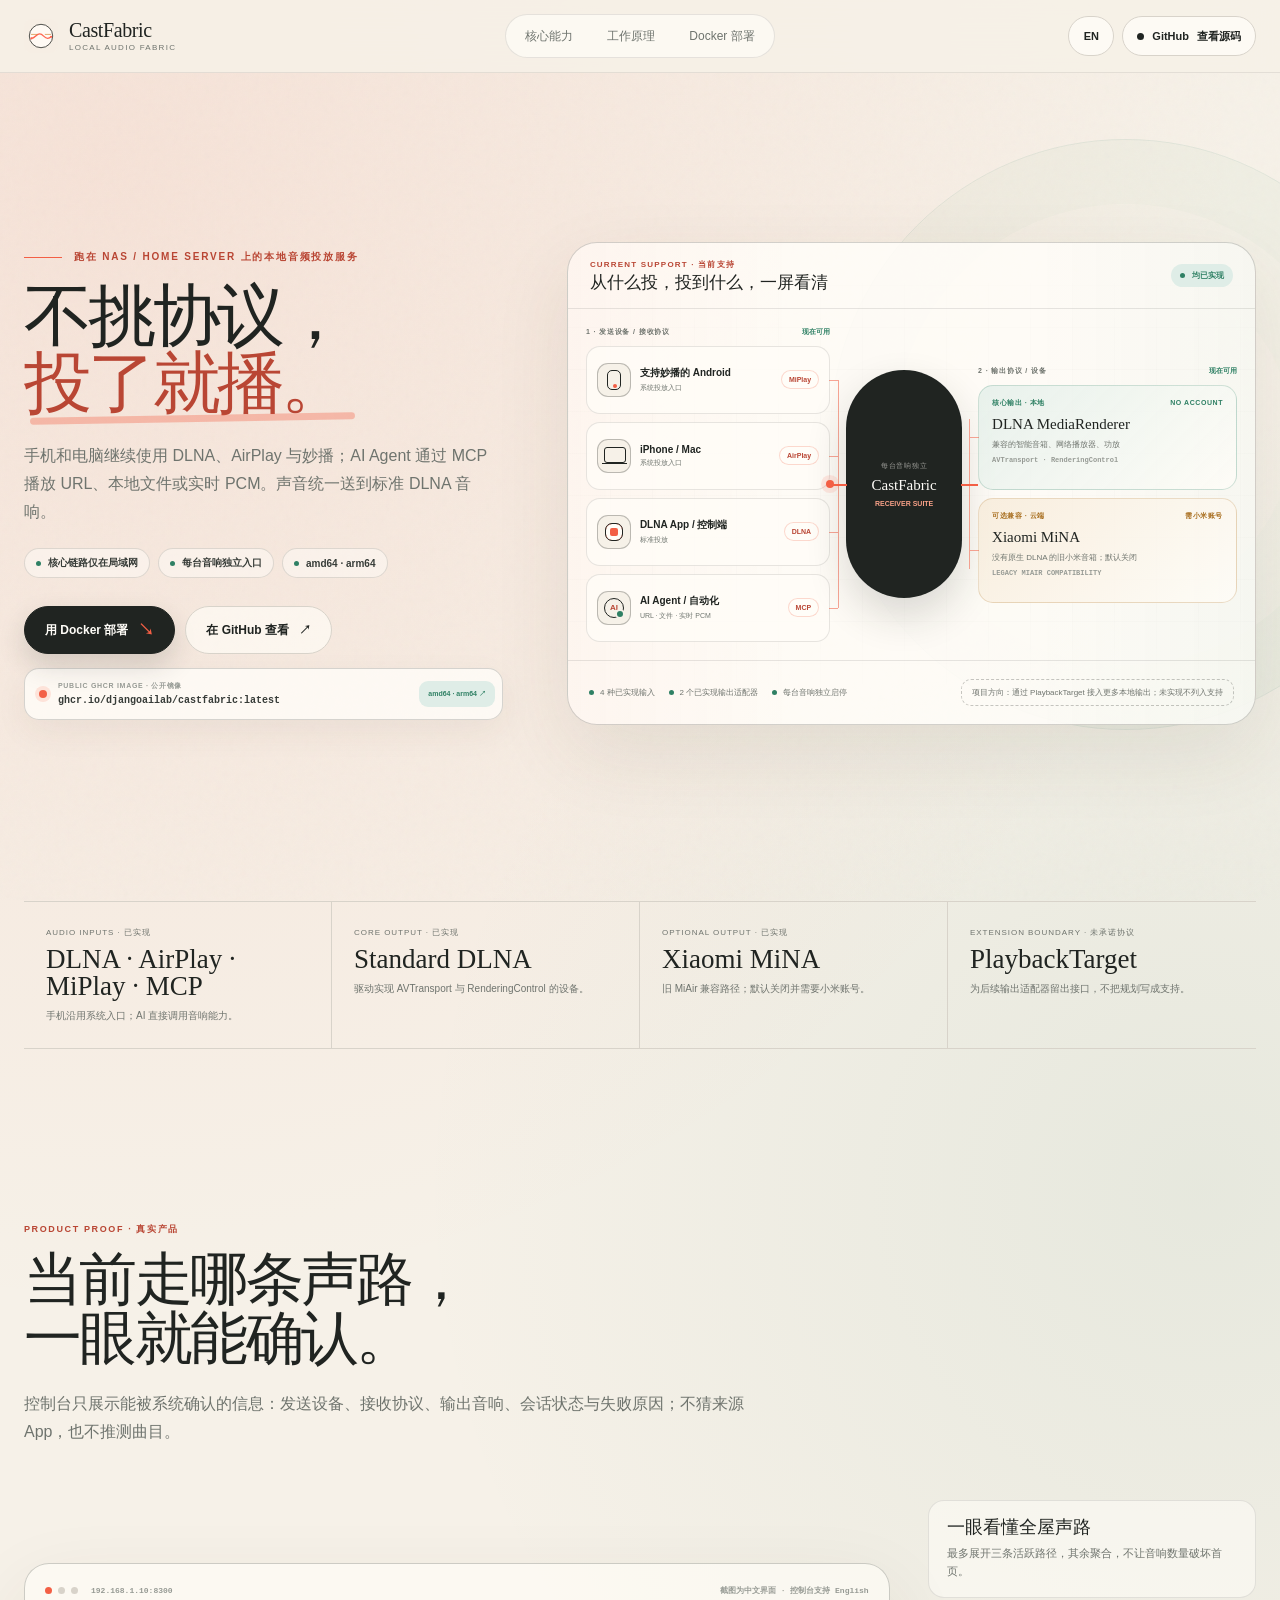
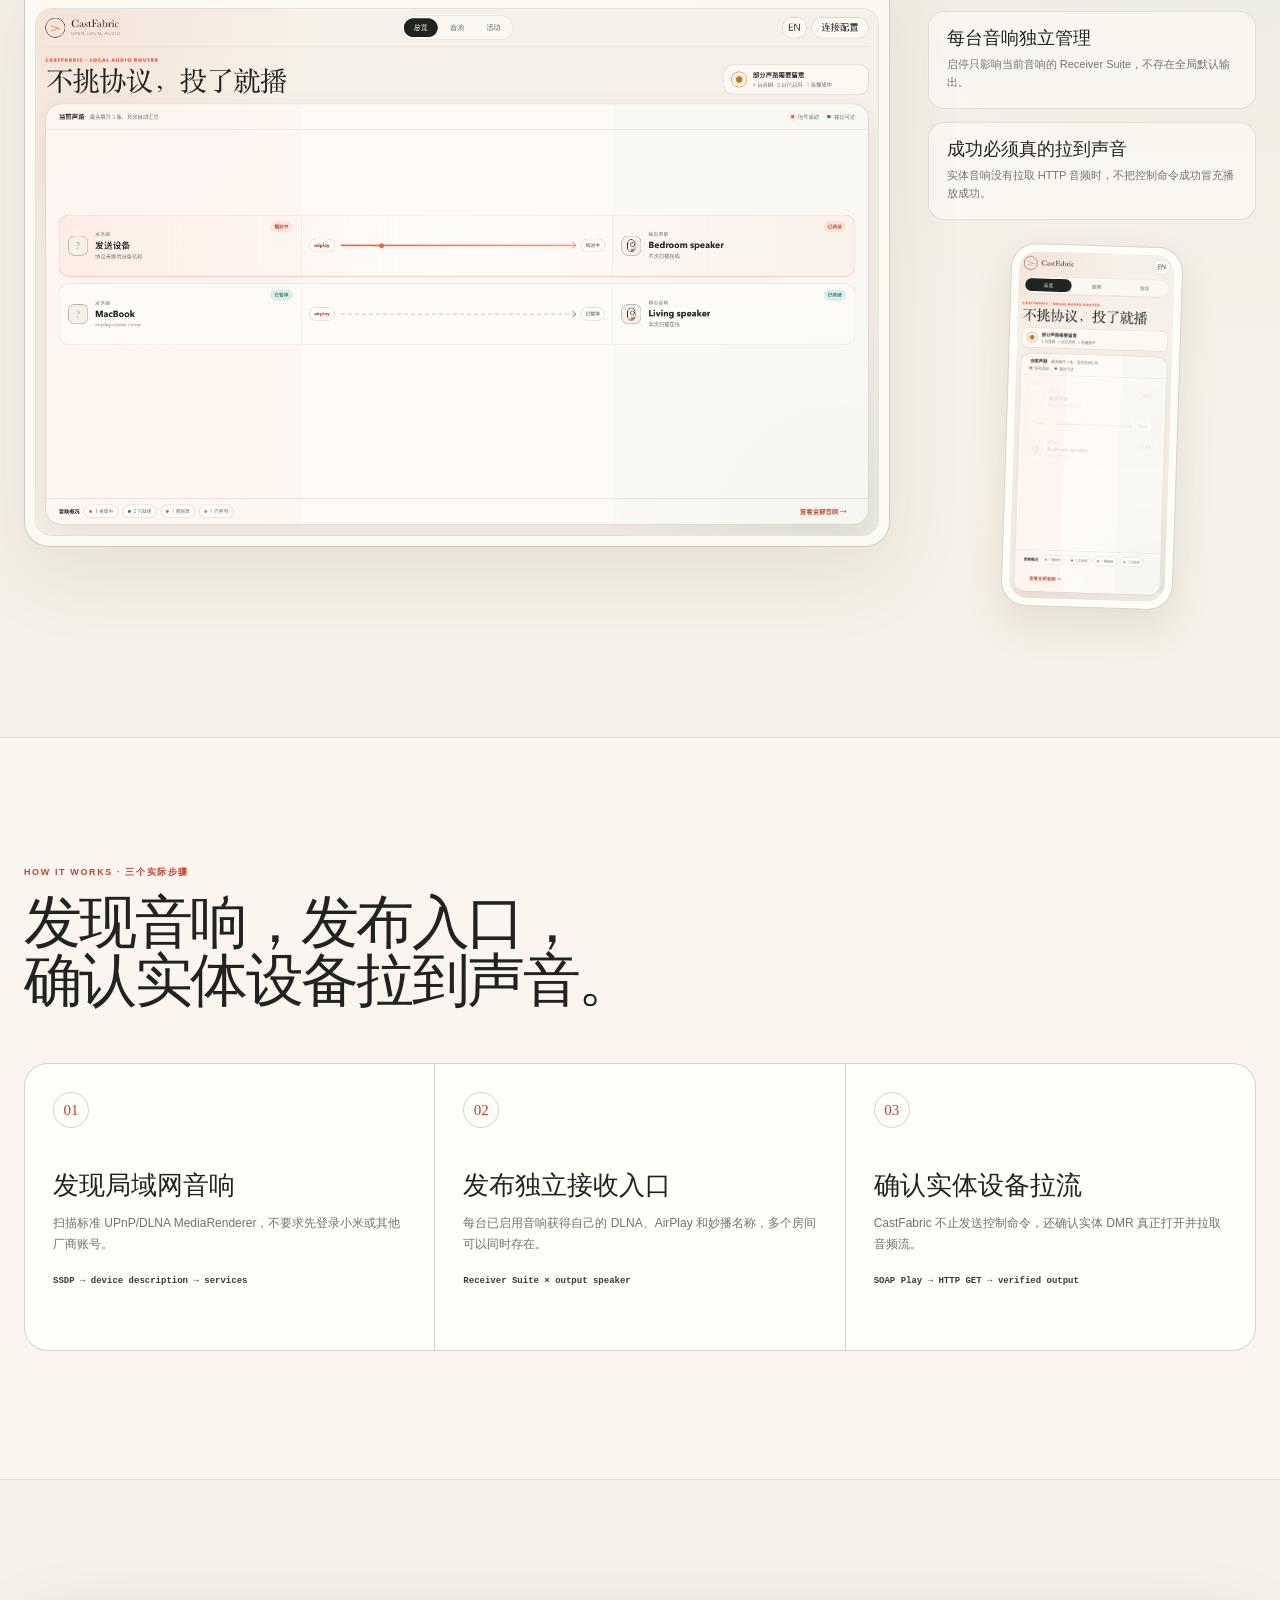
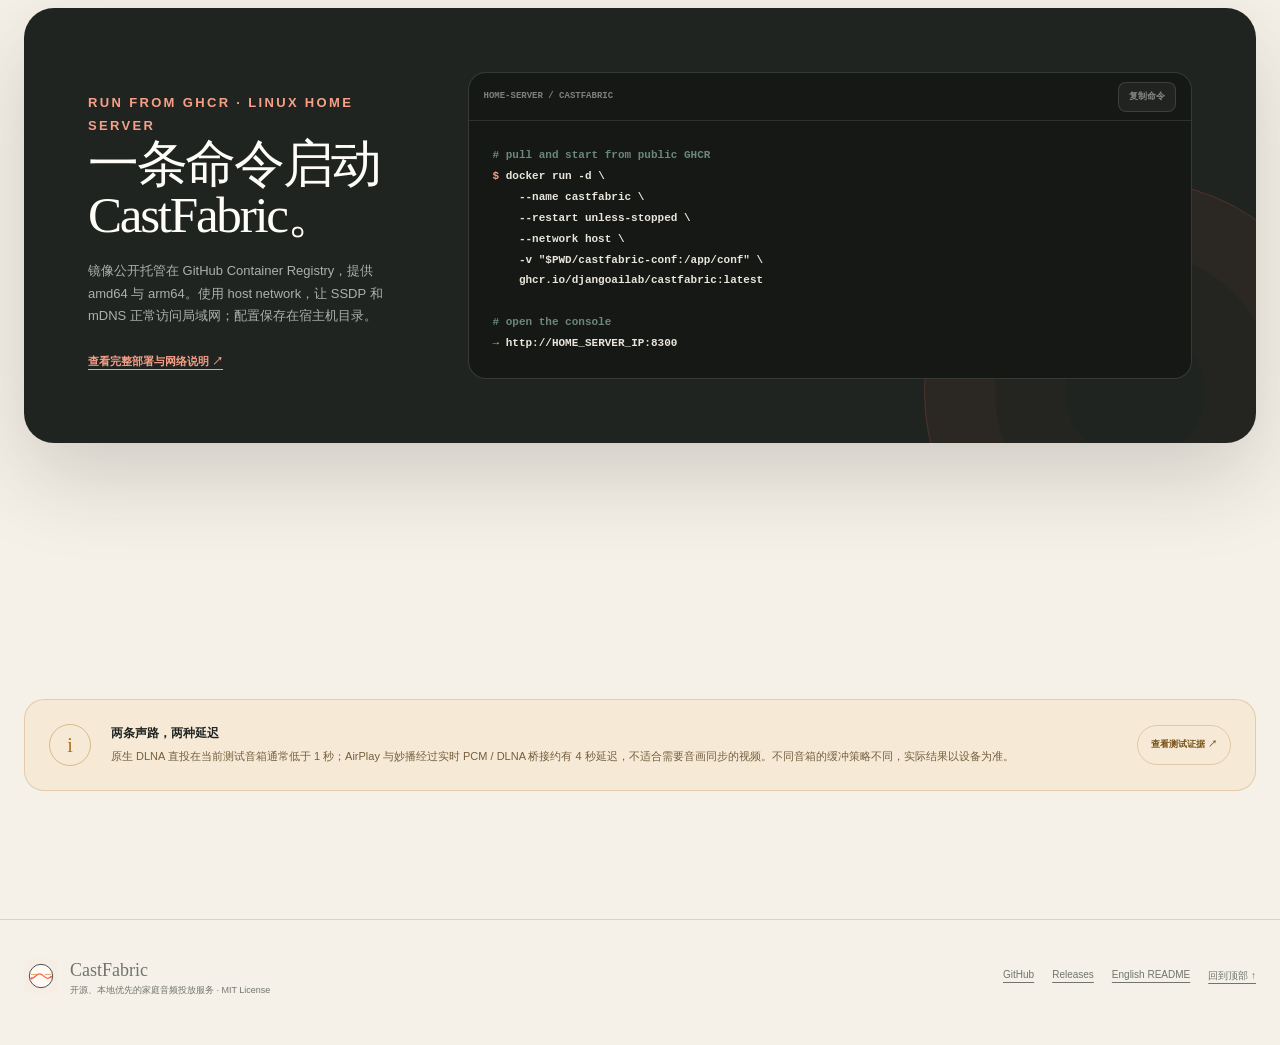
==== commit 79b5b997: "docs: position CastFabric for AI audio" ====
--- a/docs/prototypes/castfabric-landing-v1.html
+++ b/docs/prototypes/castfabric-landing-v1.html
@@ -3,7 +3,16 @@
 <head>
   <meta charset="utf-8">
   <meta name="viewport" content="width=device-width, initial-scale=1">
-  <meta name="description" content="CastFabric 是面向局域网音响的开源多协议投放层。">
+  <meta name="description" content="CastFabric 让手机、电脑和 AI Agent 把音频投到局域网音响。">
+  <meta name="theme-color" content="#f6f1e8">
+  <meta property="og:type" content="website">
+  <meta property="og:title" content="CastFabric · 不挑协议，投了就播">
+  <meta property="og:description" content="接收 DLNA、AirPlay、妙播与 AI MCP 音频，输出到标准 DLNA 音响。">
+  <meta property="og:url" content="https://djangoailab.github.io/CastFabric/">
+  <meta property="og:image" content="https://djangoailab.github.io/CastFabric/assets/console-overview.png">
+  <meta name="twitter:card" content="summary_large_image">
+  <link rel="canonical" href="https://djangoailab.github.io/CastFabric/">
+  <link rel="icon" href="../assets/castfabric-mark.svg" type="image/svg+xml">
   <title>CastFabric · 不挑协议，投了就播</title>
   <style>
     :root {
@@ -364,6 +373,7 @@
     .output-card::before { left: -9px; }
     .source-capability:nth-child(2) { animation-delay: .10s; }
     .source-capability:nth-child(3) { animation-delay: .20s; }
+    .source-capability:nth-child(4) { animation-delay: .30s; }
     @keyframes sourceIn { to { opacity: 1; transform: translateX(0); } }
     .device-icon {
       position: relative;
@@ -379,6 +389,8 @@
     .device-icon.computer::before { content: ""; position: absolute; left: 6px; top: 7px; width: 20px; height: 14px; border: 1.3px solid var(--ink); border-radius: 3px; }
     .device-icon.computer::after { content: ""; position: absolute; left: 4px; bottom: 8px; width: 25px; height: 1px; background: var(--ink); }
     .device-icon.app::before { content: ""; position: absolute; inset: 7px; border: 1.3px solid var(--ink); border-radius: 7px; box-shadow: inset 0 0 0 4px var(--surface); background: var(--signal); }
+    .device-icon.agent::before { content: "AI"; position: absolute; inset: 6px; display: grid; place-items: center; border: 1.3px solid var(--ink); border-radius: 50%; color: var(--signal-deep); font: 800 8px/1 var(--body); }
+    .device-icon.agent::after { content: ""; position: absolute; right: 5px; bottom: 5px; width: 6px; height: 6px; border: 2px solid var(--canvas); border-radius: 50%; background: var(--healthy); }
     .device-icon.speaker::before { content: ""; position: absolute; inset: 5px 9px; border: 1.3px solid var(--ink); border-radius: 7px; }
     .device-icon.speaker::after { content: ""; position: absolute; left: 14px; top: 10px; width: 6px; height: 6px; border: 1px solid var(--ink); border-radius: 50%; box-shadow: 0 10px 0 -1px var(--signal); }
     .capability-copy { min-width: 0; }
@@ -652,7 +664,7 @@
       </nav>
       <div class="header-actions">
         <button class="round-action language-button" id="languageButton" type="button" aria-label="Switch to English">EN</button>
-        <a class="round-action github-action" href="https://github.com/wangerzi/CastFabric" target="_blank" rel="noreferrer"><i class="github-dot"></i><span>GitHub</span><span data-copy="viewSource">查看源码</span></a>
+        <a class="round-action github-action" href="https://github.com/DjangoAILab/CastFabric" target="_blank" rel="noreferrer"><i class="github-dot"></i><span>GitHub</span><span data-copy="viewSource">查看源码</span></a>
       </div>
     </div>
   </header>
@@ -663,7 +675,7 @@
         <div class="hero-copy">
           <p class="eyebrow" data-copy="eyebrow">跑在 NAS / Home Server 上的本地音频投放服务</p>
           <h1><span data-copy="heroLineOne">不挑协议，</span><br><span class="signal-word" data-copy="heroLineTwo">投了就播。</span></h1>
-          <p class="hero-lead" data-copy="heroLead">接收手机和电脑投来的 DLNA、AirPlay 与妙播，再送到支持标准 DLNA 的音响；没有原生 DLNA 的旧小米音箱，可按需启用 MiNA 兼容输出。</p>
+          <p class="hero-lead" data-copy="heroLead">手机和电脑继续使用 DLNA、AirPlay 与妙播；AI Agent 通过 MCP 播放 URL、本地文件或实时 PCM。声音统一送到标准 DLNA 音响。</p>
           <div class="value-pills" aria-label="Product traits">
             <span class="value-pill"><i></i><span data-copy="pillLocal">核心链路仅在局域网</span></span>
             <span class="value-pill"><i></i><span data-copy="pillAccount">每台音响独立入口</span></span>
@@ -671,11 +683,11 @@
           </div>
           <div class="hero-actions">
             <a class="button button-primary" href="#deploy"><span data-copy="primaryCta">用 Docker 部署</span><span class="button-arrow">↘</span></a>
-            <a class="button button-secondary" href="https://github.com/wangerzi/CastFabric" target="_blank" rel="noreferrer"><span data-copy="secondaryCta">在 GitHub 查看</span><span>↗</span></a>
+            <a class="button button-secondary" href="https://github.com/DjangoAILab/CastFabric" target="_blank" rel="noreferrer"><span data-copy="secondaryCta">在 GitHub 查看</span><span>↗</span></a>
           </div>
-          <a class="registry-note" href="https://github.com/wangerzi/CastFabric/pkgs/container/castfabric" target="_blank" rel="noreferrer" aria-label="CastFabric GitHub Container Registry">
+          <a class="registry-note" href="https://github.com/DjangoAILab/CastFabric/pkgs/container/castfabric" target="_blank" rel="noreferrer" aria-label="CastFabric GitHub Container Registry">
             <i class="terminal-dot"></i>
-            <span class="registry-copy"><small data-copy="publicImage">PUBLIC GHCR IMAGE · 公开镜像</small><code>ghcr.io/wangerzi/castfabric:latest</code></span>
+            <span class="registry-copy"><small data-copy="publicImage">PUBLIC GHCR IMAGE · 公开镜像</small><code>ghcr.io/djangoailab/castfabric:latest</code></span>
             <span class="registry-arch">amd64 · arm64 ↗</span>
           </a>
         </div>
@@ -692,6 +704,7 @@
                 <article class="source-capability"><i class="device-icon phone"></i><span class="capability-copy"><strong data-copy="androidSender">支持妙播的 Android</strong><span data-copy="systemCast">系统投放入口</span></span><span class="protocol-chip">MiPlay</span></article>
                 <article class="source-capability"><i class="device-icon computer"></i><span class="capability-copy"><strong>iPhone / Mac</strong><span data-copy="systemCast">系统投放入口</span></span><span class="protocol-chip">AirPlay</span></article>
                 <article class="source-capability"><i class="device-icon app"></i><span class="capability-copy"><strong data-copy="dlnaSender">DLNA App / 控制端</strong><span data-copy="standardCast">标准投放</span></span><span class="protocol-chip">DLNA</span></article>
+                <article class="source-capability"><i class="device-icon agent"></i><span class="capability-copy"><strong data-copy="agentSender">AI Agent / 自动化</strong><span data-copy="agentAudio">URL · 文件 · 实时 PCM</span></span><span class="protocol-chip">MCP</span></article>
               </div>
             </section>
             <div class="fabric-core" aria-label="CastFabric receiver suite per speaker"><i class="fabric-pulse"></i><small data-copy="perSpeakerCore">每台音响独立</small><strong>CastFabric</strong><span>RECEIVER SUITE</span></div>
@@ -704,7 +717,7 @@
             </section>
           </div>
           <figcaption class="route-foot">
-            <span class="route-summary"><span><i></i><span data-copy="threeProtocols">3 种接收协议</span></span><span><i></i><span data-copy="twoOutputs">2 个已实现输出适配器</span></span><span><i></i><span data-copy="independentSuites">每台音响独立启停</span></span></span>
+            <span class="route-summary"><span><i></i><span data-copy="fourInputs">4 种已实现输入</span></span><span><i></i><span data-copy="twoOutputs">2 个已实现输出适配器</span></span><span><i></i><span data-copy="independentSuites">每台音响独立启停</span></span></span>
             <em class="extension-note" data-copy="extensionBoundary">项目方向：通过 PlaybackTarget 接入更多本地输出；未实现不列入支持</em>
           </figcaption>
         </figure>
@@ -713,7 +726,7 @@
 
     <section class="proof-section" id="capabilities">
       <div class="shell proof-grid">
-        <article class="proof-item"><small data-copy="proofIngress">RECEIVER INPUTS · 已实现</small><strong>DLNA · AirPlay · MiPlay</strong><p data-copy="proofIngressText">手机和电脑继续使用原有投放入口。</p></article>
+        <article class="proof-item"><small data-copy="proofIngress">AUDIO INPUTS · 已实现</small><strong>DLNA · AirPlay · MiPlay · MCP</strong><p data-copy="proofIngressText">手机沿用系统入口；AI 直接调用音响能力。</p></article>
         <article class="proof-item"><small data-copy="proofOutput">CORE OUTPUT · 已实现</small><strong>Standard DLNA</strong><p data-copy="proofOutputText">驱动实现 AVTransport 与 RenderingControl 的设备。</p></article>
         <article class="proof-item"><small data-copy="proofXiaomi">OPTIONAL OUTPUT · 已实现</small><strong>Xiaomi MiNA</strong><p data-copy="proofXiaomiText">旧 MiAir 兼容路径；默认关闭并需要小米账号。</p></article>
         <article class="proof-item"><small data-copy="proofFuture">EXTENSION BOUNDARY · 未承诺协议</small><strong>PlaybackTarget</strong><p data-copy="proofFutureText">为后续输出适配器留出接口，不把规划写成支持。</p></article>
@@ -758,17 +771,17 @@
           <p class="section-label" data-copy="deployEyebrow">RUN FROM GHCR · LINUX HOME SERVER</p>
           <h2 id="deployTitle" data-copy="deployTitle">一条命令启动<br>CastFabric。</h2>
           <p data-copy="deployLead">镜像公开托管在 GitHub Container Registry，提供 amd64 与 arm64。使用 host network，让 SSDP 和 mDNS 正常访问局域网；配置保存在宿主机目录。</p>
-          <a class="deploy-link" href="https://github.com/wangerzi/CastFabric#docker-%E5%BF%AB%E9%80%9F%E9%83%A8%E7%BD%B2" target="_blank" rel="noreferrer" data-copy="fullGuide">查看完整部署与网络说明 ↗</a>
+          <a class="deploy-link" href="https://github.com/DjangoAILab/CastFabric#docker-%E5%BF%AB%E9%80%9F%E9%83%A8%E7%BD%B2" target="_blank" rel="noreferrer" data-copy="fullGuide">查看完整部署与网络说明 ↗</a>
         </div>
         <div class="terminal">
-          <div class="terminal-head"><span>HOME-SERVER / CASTFABRIC</span><button type="button" data-copy-command="docker run -d --name castfabric --restart unless-stopped --network host -v &quot;$PWD/castfabric-conf:/app/conf&quot; ghcr.io/wangerzi/castfabric:latest"><span data-copy="copyAll">复制命令</span></button></div>
+          <div class="terminal-head"><span>HOME-SERVER / CASTFABRIC</span><button type="button" data-copy-command="docker run -d --name castfabric --restart unless-stopped --network host -v &quot;$PWD/castfabric-conf:/app/conf&quot; ghcr.io/djangoailab/castfabric:latest"><span data-copy="copyAll">复制命令</span></button></div>
           <pre><span class="comment"># pull and start from public GHCR</span>
 <span class="prompt">$</span> docker run -d \
     --name castfabric \
     --restart unless-stopped \
     --network host \
     -v "$PWD/castfabric-conf:/app/conf" \
-    ghcr.io/wangerzi/castfabric:latest
+    ghcr.io/djangoailab/castfabric:latest
 
 <span class="comment"># open the console</span>
 <span class="prompt">→</span> http://HOME_SERVER_IP:8300</pre>
@@ -780,7 +793,7 @@
       <div class="shell boundary">
         <span class="boundary-icon">i</span>
         <div><strong id="boundaryTitle" data-copy="boundaryTitle">两条声路，两种延迟</strong><p data-copy="boundaryText">原生 DLNA 直投在当前测试音箱通常低于 1 秒；AirPlay 与妙播经过实时 PCM / DLNA 桥接约有 4 秒延迟，不适合需要音画同步的视频。不同音箱的缓冲策略不同，实际结果以设备为准。</p></div>
-        <a href="https://github.com/wangerzi/CastFabric/blob/main/docs/architecture/live-bridge-latency.md" target="_blank" rel="noreferrer" data-copy="readEvidence">查看测试证据 ↗</a>
+        <a href="https://github.com/DjangoAILab/CastFabric/blob/main/docs/architecture/live-bridge-latency.md" target="_blank" rel="noreferrer" data-copy="readEvidence">查看测试证据 ↗</a>
       </div>
     </section>
   </main>
@@ -788,17 +801,17 @@
   <footer class="site-footer">
     <div class="shell footer-grid">
       <div class="footer-brand"><img src="../assets/castfabric-mark.svg" alt=""><span><strong>CastFabric</strong><span data-copy="footerCopy">开源、本地优先的家庭音频投放层 · MIT License</span></span></div>
-      <nav class="footer-links" aria-label="Footer navigation"><a href="https://github.com/wangerzi/CastFabric" target="_blank" rel="noreferrer">GitHub</a><a href="https://github.com/wangerzi/CastFabric/releases" target="_blank" rel="noreferrer">Releases</a><a href="https://github.com/wangerzi/CastFabric/blob/main/README.en.md" target="_blank" rel="noreferrer">English README</a><a href="#top" data-copy="backTop">回到顶部 ↑</a></nav>
+      <nav class="footer-links" aria-label="Footer navigation"><a href="https://github.com/DjangoAILab/CastFabric" target="_blank" rel="noreferrer">GitHub</a><a href="https://github.com/DjangoAILab/CastFabric/releases" target="_blank" rel="noreferrer">Releases</a><a href="https://github.com/DjangoAILab/CastFabric/blob/main/README.en.md" target="_blank" rel="noreferrer">English README</a><a href="#top" data-copy="backTop">回到顶部 ↑</a></nav>
     </div>
   </footer>
 
   <script>
     const copy = {
       navCapabilities: ['核心能力', 'Capabilities'], navHow: ['工作原理', 'How it works'], navDeploy: ['Docker 部署', 'Docker'], viewSource: ['查看源码', 'View source'],
-      eyebrow: ['跑在 NAS / Home Server 上的本地音频投放服务', 'LOCAL AUDIO CASTING FOR NAS AND HOME SERVERS'], heroLineOne: ['不挑协议，', 'Cast freely.'], heroLineTwo: ['投了就播。', 'It just plays.'], heroLead: ['接收手机和电脑投来的 DLNA、AirPlay 与妙播，再送到支持标准 DLNA 的音响；没有原生 DLNA 的旧小米音箱，可按需启用 MiNA 兼容输出。', 'Receive DLNA, AirPlay and MiPlay from phones and computers, then route audio to standard DLNA speakers. Legacy Xiaomi speakers without native DLNA can use the optional MiNA output.'],
+      eyebrow: ['跑在 NAS / Home Server 上的本地音频投放服务', 'LOCAL AUDIO CASTING FOR NAS AND HOME SERVERS'], heroLineOne: ['不挑协议，', 'Cast freely.'], heroLineTwo: ['投了就播。', 'It just plays.'], heroLead: ['手机和电脑继续使用 DLNA、AirPlay 与妙播；AI Agent 通过 MCP 播放 URL、本地文件或实时 PCM。声音统一送到标准 DLNA 音响。', 'Phones and computers keep DLNA, AirPlay, and MiPlay. AI agents use MCP for URLs, local files, or live PCM. CastFabric routes them all to standard DLNA speakers.'],
       pillLocal: ['核心链路仅在局域网', 'Core path stays on your LAN'], pillAccount: ['每台音响独立入口', 'Independent suite per speaker'], pillDocker: ['amd64 · arm64', 'amd64 · arm64'], primaryCta: ['用 Docker 部署', 'Deploy with Docker'], secondaryCta: ['在 GitHub 查看', 'View on GitHub'], publicImage: ['PUBLIC GHCR IMAGE · 公开镜像', 'PUBLIC GHCR IMAGE'], copy: ['复制', 'Copy'], copied: ['已复制', 'Copied'], copyFailed: ['请手动复制', 'Select and copy'],
-      routeEyebrow: ['CURRENT SUPPORT · 当前支持', 'CURRENT SUPPORT · IMPLEMENTED TODAY'], routeTitle: ['从什么投，投到什么，一屏看清', 'See what sends in and what plays out'], implementedNow: ['均已实现', 'IMPLEMENTED'], availableNow: ['现在可用', 'AVAILABLE NOW'], ingressTitle: ['1 · 发送设备 / 接收协议', '1 · SENDERS / RECEIVER INPUTS'], outputTitle: ['2 · 输出协议 / 设备', '2 · OUTPUT PROTOCOLS / DEVICES'], androidSender: ['支持妙播的 Android', 'MiPlay-capable Android'], systemCast: ['系统投放入口', 'Built-in casting control'], dlnaSender: ['DLNA App / 控制端', 'DLNA app / controller'], standardCast: ['标准投放', 'Standard casting'], perSpeakerCore: ['每台音响独立', 'ONE PER SPEAKER'], coreOutput: ['核心输出 · 本地', 'CORE OUTPUT · LOCAL'], dlnaOutputDevices: ['兼容的智能音箱、网络播放器、功放', 'Compatible speakers, network players and receivers'], optionalOutput: ['可选兼容 · 云端', 'OPTIONAL COMPATIBILITY · CLOUD'], accountRequired: ['需小米账号', 'XIAOMI ACCOUNT'], minaOutputDevices: ['没有原生 DLNA 的旧小米音箱；默认关闭', 'Legacy Xiaomi speakers without native DLNA; off by default'], threeProtocols: ['3 种接收协议', '3 receiver protocols'], twoOutputs: ['2 个已实现输出适配器', '2 implemented output adapters'], independentSuites: ['每台音响独立启停', 'Independent per speaker'], extensionBoundary: ['项目方向：通过 PlaybackTarget 接入更多本地输出；未实现不列入支持', 'Direction: add more local outputs through PlaybackTarget; unimplemented protocols are not listed as supported'],
-      proofIngress: ['RECEIVER INPUTS · 已实现', 'RECEIVER INPUTS · IMPLEMENTED'], proofIngressText: ['手机和电脑继续使用原有投放入口。', 'Phones and computers keep their existing casting controls.'], proofOutput: ['CORE OUTPUT · 已实现', 'CORE OUTPUT · IMPLEMENTED'], proofOutputText: ['驱动实现 AVTransport 与 RenderingControl 的设备。', 'Controls devices implementing AVTransport and RenderingControl.'], proofXiaomi: ['OPTIONAL OUTPUT · 已实现', 'OPTIONAL OUTPUT · IMPLEMENTED'], proofXiaomiText: ['旧 MiAir 兼容路径；默认关闭并需要小米账号。', 'Legacy MiAir compatibility; off by default and requires a Xiaomi account.'], proofFuture: ['EXTENSION BOUNDARY · 未承诺协议', 'EXTENSION BOUNDARY · NO PROTOCOL PROMISE'], proofFutureText: ['为后续输出适配器留出接口，不把规划写成支持。', 'An interface for future adapters, without presenting plans as support.'],
+      routeEyebrow: ['CURRENT SUPPORT · 当前支持', 'CURRENT SUPPORT · IMPLEMENTED TODAY'], routeTitle: ['从什么投，投到什么，一屏看清', 'See what sends in and what plays out'], implementedNow: ['均已实现', 'IMPLEMENTED'], availableNow: ['现在可用', 'AVAILABLE NOW'], ingressTitle: ['1 · 发送设备 / 接收协议', '1 · SENDERS / RECEIVER INPUTS'], outputTitle: ['2 · 输出协议 / 设备', '2 · OUTPUT PROTOCOLS / DEVICES'], androidSender: ['支持妙播的 Android', 'MiPlay-capable Android'], systemCast: ['系统投放入口', 'Built-in casting control'], dlnaSender: ['DLNA App / 控制端', 'DLNA app / controller'], standardCast: ['标准投放', 'Standard casting'], agentSender: ['AI Agent / 自动化', 'AI agent / automation'], agentAudio: ['URL · 文件 · 实时 PCM', 'URL · file · live PCM'], perSpeakerCore: ['每台音响独立', 'ONE PER SPEAKER'], coreOutput: ['核心输出 · 本地', 'CORE OUTPUT · LOCAL'], dlnaOutputDevices: ['兼容的智能音箱、网络播放器、功放', 'Compatible speakers, network players and receivers'], optionalOutput: ['可选兼容 · 云端', 'OPTIONAL COMPATIBILITY · CLOUD'], accountRequired: ['需小米账号', 'XIAOMI ACCOUNT'], minaOutputDevices: ['没有原生 DLNA 的旧小米音箱；默认关闭', 'Legacy Xiaomi speakers without native DLNA; off by default'], fourInputs: ['4 种已实现输入', '4 implemented inputs'], twoOutputs: ['2 个已实现输出适配器', '2 implemented output adapters'], independentSuites: ['每台音响独立启停', 'Independent per speaker'], extensionBoundary: ['项目方向：通过 PlaybackTarget 接入更多本地输出；未实现不列入支持', 'Direction: add more local outputs through PlaybackTarget; unimplemented protocols are not listed as supported'],
+      proofIngress: ['AUDIO INPUTS · 已实现', 'AUDIO INPUTS · IMPLEMENTED'], proofIngressText: ['手机沿用系统入口；AI 直接调用音响能力。', 'Phones keep native casting; AI calls speaker capabilities directly.'], proofOutput: ['CORE OUTPUT · 已实现', 'CORE OUTPUT · IMPLEMENTED'], proofOutputText: ['驱动实现 AVTransport 与 RenderingControl 的设备。', 'Controls devices implementing AVTransport and RenderingControl.'], proofXiaomi: ['OPTIONAL OUTPUT · 已实现', 'OPTIONAL OUTPUT · IMPLEMENTED'], proofXiaomiText: ['旧 MiAir 兼容路径；默认关闭并需要小米账号。', 'Legacy MiAir compatibility; off by default and requires a Xiaomi account.'], proofFuture: ['EXTENSION BOUNDARY · 未承诺协议', 'EXTENSION BOUNDARY · NO PROTOCOL PROMISE'], proofFutureText: ['为后续输出适配器留出接口，不把规划写成支持。', 'An interface for future adapters, without presenting plans as support.'],
       productProof: ['PRODUCT PROOF · 真实产品', 'PRODUCT PROOF · THE REAL CONSOLE'], screenshotLanguage: ['截图为中文界面 · 控制台支持 English', 'Screenshot shown in Chinese · English UI available'], consoleTitle: ['当前走哪条声路，\n一眼就能确认。', 'See the active path\nat a glance.'], consoleLead: ['控制台只展示能被系统确认的信息：发送设备、接收协议、输出音响、会话状态与失败原因；不猜来源 App，也不推测曲目。', 'The console shows only verifiable information: sender, receiver protocol, output speaker, session state and failure reason. It does not guess the source app or track.'], noteOverview: ['一眼看懂全屋声路', 'One view of every active route'], noteOverviewText: ['最多展开三条活跃路径，其余聚合，不让音响数量破坏首页。', 'Up to three active routes stay visible while additional speakers are summarized.'], noteManage: ['每台音响独立管理', 'Manage every speaker independently'], noteManageText: ['启停只影响当前音响的 Receiver Suite，不存在全局默认输出。', 'A switch affects one receiver suite only. There is no global default output.'], noteTruth: ['成功必须真的拉到声音', 'Success requires a real audio pull'], noteTruthText: ['实体音响没有拉取 HTTP 音频时，不把控制命令成功冒充播放成功。', 'A successful control command is not reported as playback until the physical renderer pulls audio.'],
       howEyebrow: ['HOW IT WORKS · 三个实际步骤', 'HOW IT WORKS · THREE CONCRETE STEPS'], howTitle: ['发现音响，发布入口，\n确认实体设备拉到声音。', 'Discover, publish receivers,\nthen verify the physical pull.'], stepDiscover: ['发现局域网音响', 'Discover LAN speakers'], stepDiscoverText: ['扫描标准 UPnP/DLNA MediaRenderer，不要求先登录小米或其他厂商账号。', 'Discover standard UPnP/DLNA MediaRenderers without signing in to Xiaomi or another vendor.'], stepPublish: ['发布独立接收入口', 'Publish independent receivers'], stepPublishText: ['每台已启用音响获得自己的 DLNA、AirPlay 和妙播名称，多个房间可以同时存在。', 'Every enabled speaker gets its own DLNA, AirPlay and MiPlay identity, so multiple rooms can coexist.'], stepVerify: ['确认实体设备拉流', 'Verify the physical output'], stepVerifyText: ['CastFabric 不止发送控制命令，还确认实体 DMR 真正打开并拉取音频流。', 'CastFabric goes beyond control acknowledgements and confirms that the physical DMR opens the audio stream.'],
       deployEyebrow: ['RUN FROM GHCR · LINUX HOME SERVER', 'RUN FROM GHCR · LINUX HOME SERVER'], deployTitle: ['一条命令启动\nCastFabric。', 'Start CastFabric\nwith one command.'], deployLead: ['镜像公开托管在 GitHub Container Registry，提供 amd64 与 arm64。使用 host network，让 SSDP 和 mDNS 正常访问局域网；配置保存在宿主机目录。', 'The public GitHub Container Registry image supports amd64 and arm64. Host networking gives SSDP and mDNS access to your LAN, while configuration stays on the host.'], fullGuide: ['查看完整部署与网络说明 ↗', 'Read the complete deployment guide ↗'], copyAll: ['复制命令', 'Copy command'],
